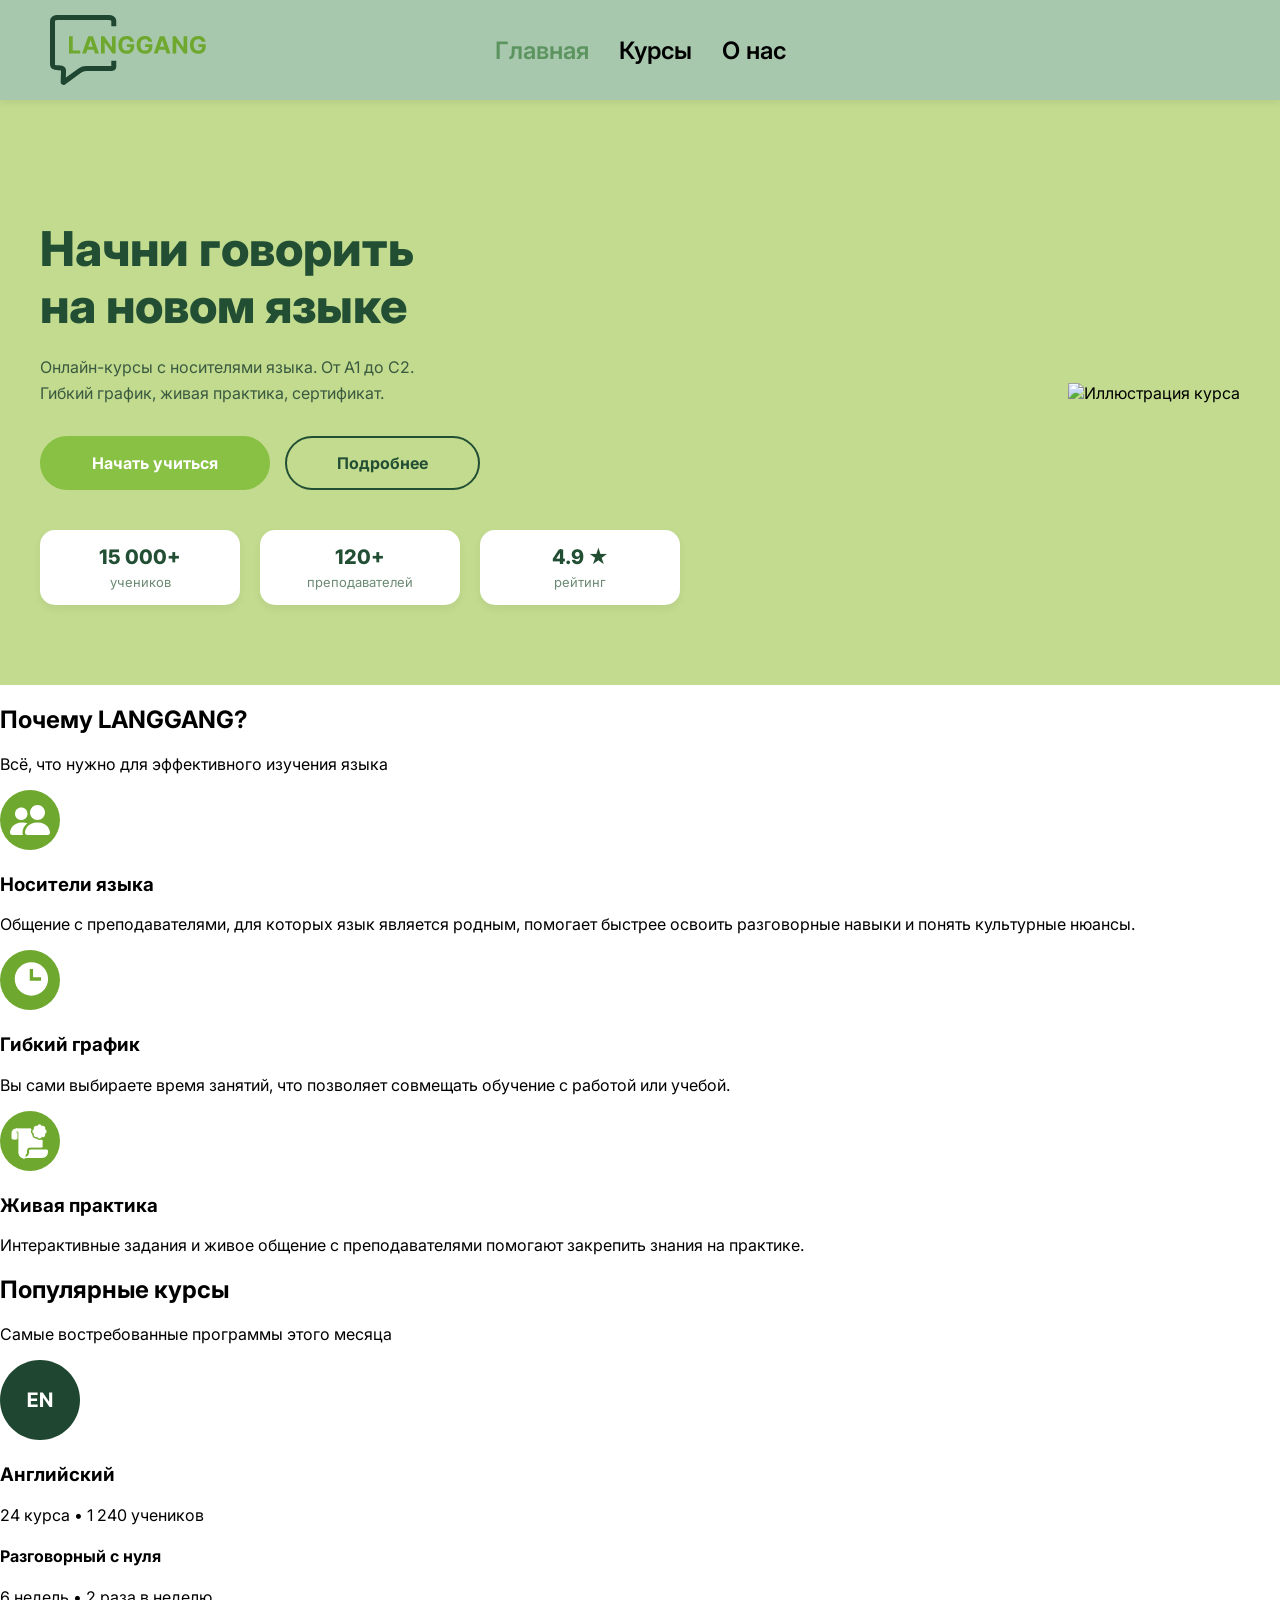
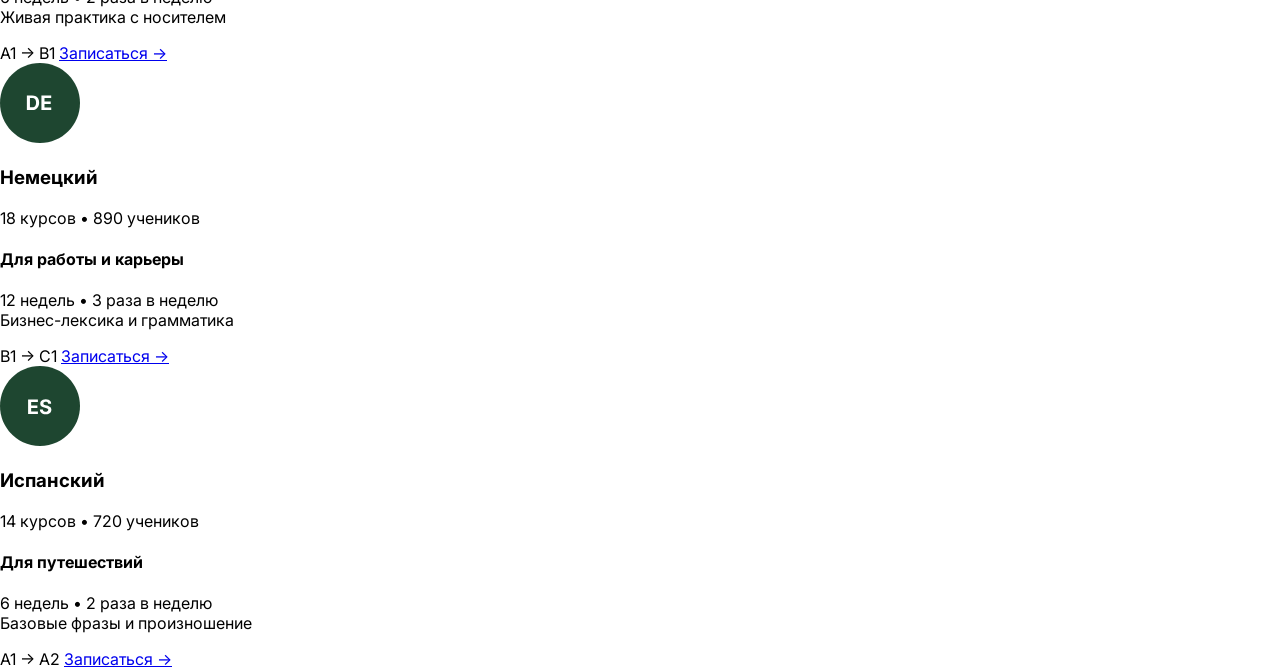
==== index.html @ 19b98465 "Реализован html второго блока стр. Главная" ====
<!DOCTYPE html>
<html lang="en">

<head>
    <meta charset="UTF-8">
    <meta name="viewport" content="width=device-width, initial-scale=1.0">
    <link rel="preconnect" href="https://fonts.googleapis.com">
    <link rel="preconnect" href="https://fonts.gstatic.com" crossorigin>
    <link
        href="https://fonts.googleapis.com/css2?family=Inter:ital,opsz,wght@0,14..32,100..900;1,14..32,100..900&display=swap"
        rel="stylesheet">
    <title>Главная</title>
    <link rel="stylesheet" href="css/style.css">
</head>

<body>
    <header>
        <div class="logo">
            <span class="logo-icon"></span>
            <img src="img/logo.svg" alt="Логотип">
        </div>
        <nav>
            <ul>
                <li><a href="index.html" class="active">Главная</a></li>
                <li><a href="2.html">Курсы</a></li>
                <li><a href="3.html">О нас</a></li>
            </ul>
        </nav>
    </header>

    <main>
        <section class="banner">
            <div class="container">
                <div class="banner-content">
                    <h1>Начни говорить<br>на новом языке</h1>
                    <p>Онлайн-курсы с носителями языка. От A1 до C2.<br>Гибкий график, живая практика, сертификат.</p>

                    <div class="banner-buttons">
                        <a href="2.html" class="btn1">Начать учиться</a>
                        <a href="3.html" class="btn2">Подробнее</a>
                    </div>

                    <div class="banner-stats">
                        <div class="stat-box">
                            <span class="number">15 000+</span>
                            <span class="label">учеников</span>
                        </div>
                        <div class="stat-box">
                            <span class="number">120+</span>
                            <span class="label">преподавателей</span>
                        </div>
                        <div class="stat-box">
                            <span class="number">4.9 ★</span>
                            <span class="label">рейтинг</span>
                        </div>
                    </div>
                </div>

                <div class="banner-image">
                    <img src="img/banner-image.png" alt="Иллюстрация курса">
                </div>
            </div>
        </section>



        <section class="advantages">
            <div class="title">
                <h2>Почему LANGGANG?</h2>
                <p>Всё, что нужно для эффективного изучения языка</p>
            </div>
            <div class="advantages-container">
                <div class="advantage">
                    <img src="img/language.svg" alt="Преимущестов 1">
                    <h3>Носители языка</h3>
                    <p>Общение с преподавателями, для которых язык является родным, помогает быстрее освоить разговорные
                        навыки и понять культурные нюансы.</p>
                </div>
                <div class="advantage">
                    <img src="img/time.svg" alt="Преимущество 2">
                    <h3>Гибкий график</h3>
                    <p>Вы сами выбираете время занятий, что позволяет совмещать обучение с работой или учебой.</p>
                </div>
                <div class="advantage">
                    <img src="img/sertificate.svg" alt="Преимущество 3">
                    <h3>Живая практика</h3>
                    <p>Интерактивные задания и живое общение с преподавателями помогают закрепить знания на практике.
                    </p>
                </div>

                <div class="container2">
                    <div class="title2">
                        <h2>Популярные курсы</h2>
                        <p>Самые востребованные программы этого месяца</p>
                    </div>

                    <div class="courses-container">

                        <div class="course">
                            <div class="course-header">
                                <img src="img/english.svg" alt="Английский" class="course-icon">
                                <div class="course-title">
                                    <h3>Английский</h3>
                                    <span>24 курса • 1 240 учеников</span>
                                </div>
                            </div>
                            <div class="course-body">
                                <div class="course-desc">
                                    <h4>Разговорный с нуля</h4>
                                    <p>6 недель • 2 раза в неделю<br>Живая практика с носителем</p>
                                </div>
                                <div class="course-footer">
                                    <span class="level-badge">A1 → B1</span>
                                    <a href="#" class="enroll-link">Записаться &rarr;</a>
                                </div>
                            </div>
                        </div>
                        <div class="course">
                            <div class="course-header">
                                <img src="img/de.svg" alt="Немецкий" class="course-icon">
                                <div class="course-title">
                                    <h3>Немецкий</h3>
                                    <span>18 курсов • 890 учеников</span>
                                </div>
                            </div>
                            
                            <div class="course-body">
                                <div class="course-desc">
                                    <h4>Для работы и карьеры</h4>
                                    <p>12 недель • 3 раза в неделю<br>Бизнес-лексика и грамматика</p>
                                </div>
                                <div class="course-footer">
                                    <span class="level-badge">B1 → C1</span>
                                    <a href="#" class="enroll-link">Записаться &rarr;</a>
                                </div>
                            </div>
                        </div>

                        <div class="course">
                            <div class="course-header">
                                <img src="img/es.svg" alt="Испанский" class="course-icon">
                                <div class="course-title">
                                    <h3>Испанский</h3>
                                    <span>14 курсов • 720 учеников</span>
                                </div>
                            </div>
                            <div class="course-body">
                                <div class="course-desc">
                                    <h4>Для путешествий</h4>
                                    <p>6 недель • 2 раза в неделю<br>Базовые фразы и произношение</p>
                                </div>
                                <div class="course-footer">
                                    <span class="level-badge">A1 → A2</span>
                                    <a href="#" class="enroll-link">Записаться &rarr;</a>
                                </div>
                            </div>
                        </div>

                    </div>
                </div>
        </section>

    </main>

    <footer>
        <nav></nav>
    </footer>
</body>

</html>
---- css/style.css ----
body {
  font-family: Inter, sans-serif;
  background-color: #ffffff;
  margin: 0;
}

header{
  background-color: #A8C8AE;
  box-shadow: 0 4px 6px rgba(0, 0, 0, 0.05);
  display: flex;
  align-items: center;
  position: relative;
  width: 100%;
  height: 100px;
  padding: 0 40px;
  box-sizing: border-box;
}

.logo{
  display: flex;
  align-items: center;
  gap: 10px;
}

.logo>img {
  height: 70px;
  width: auto;
  display: block;
}

.logo-icon {
  font-size: 1.5rem;
  line-height: 1;
}

nav{
  position: absolute;
  left: 50%;
  transform: translateX(-50%);
}

nav>ul{
  display: flex;
  list-style: none;
  gap: 30px;
  margin: 0;
  padding: 0;
}

nav>ul>li> a {
  text-decoration: none;
  color: #000000;
  font-size: 24px;
  font-weight: 600;
  transition: all 0.3s ease;
  padding-bottom: 4px;
}

nav > ul > li > a:hover,
nav > ul > li > a.active {
  color: #5C9460;
}

.banner{
  background-color: #C2DB8E;
  padding: 80px 0;
}

.banner > .container {
  max-width: 1200px;
  margin: 0 auto;
  padding: 0 20px;
  display: flex;
  align-items: center;
  justify-content: space-between;
  gap: 40px;
}

.banner-content{
  max-width: 550px;
}

.banner-content>h1{
  font-size: 48px;
  font-weight: 800;
  color: #224F34;
  line-height: 1.2;
  margin-bottom: 20px;
}

.banner-content>p{
  font-size: 16px;
  color: #3A5A40;
  line-height: 1.6;
  margin-bottom: 30px;
}

.banner-buttons {
  display: flex;
  gap: 15px;
  margin-bottom: 40px;
}

.btn1,
.btn2 {
  padding: 15px 50px;
  border-radius: 30px;
  font-size: 16px;
  font-weight: bold;
  text-decoration: none;
  transition: all 0.3s ease;
  display: inline-block;
  text-align: center;
}

.btn1{
  background-color: #88C144;
  color: #FFFFFF;
  border: 2px solid #88C144;
}

.btn1:hover{
  background-color: #76A93A;
  border-color: #76A93A;
}

.btn2{
  background-color: transparent;
  color: #224F34;
  border: 2px solid #224F34;
}

.btn2:hover{
  background-color: #224F34;
  color: #FFFFFF;
}

.banner-stats{
  display: flex;
  gap: 20px;
}

.stat-box{
  background-color: #FFFFFF;
  padding: 15px 25px;
  border-radius: 15px;
  display: flex;
  flex-direction: column;
  align-items: center;
  box-shadow: 0 4px 10px rgba(0, 0, 0, 0.05);
  min-width: 150px;
}

.number{
  font-size: 20px;
  font-weight: 800;
  color: #224F34;
  margin-bottom: 5px;
}

.label{
  font-size: 13px;
  color: #6B8A73;
}

.banner-image{
  display: flex;
  justify-content: flex-end;
}

.banner-image>img {
  max-width: 100%;
  height: auto;
}
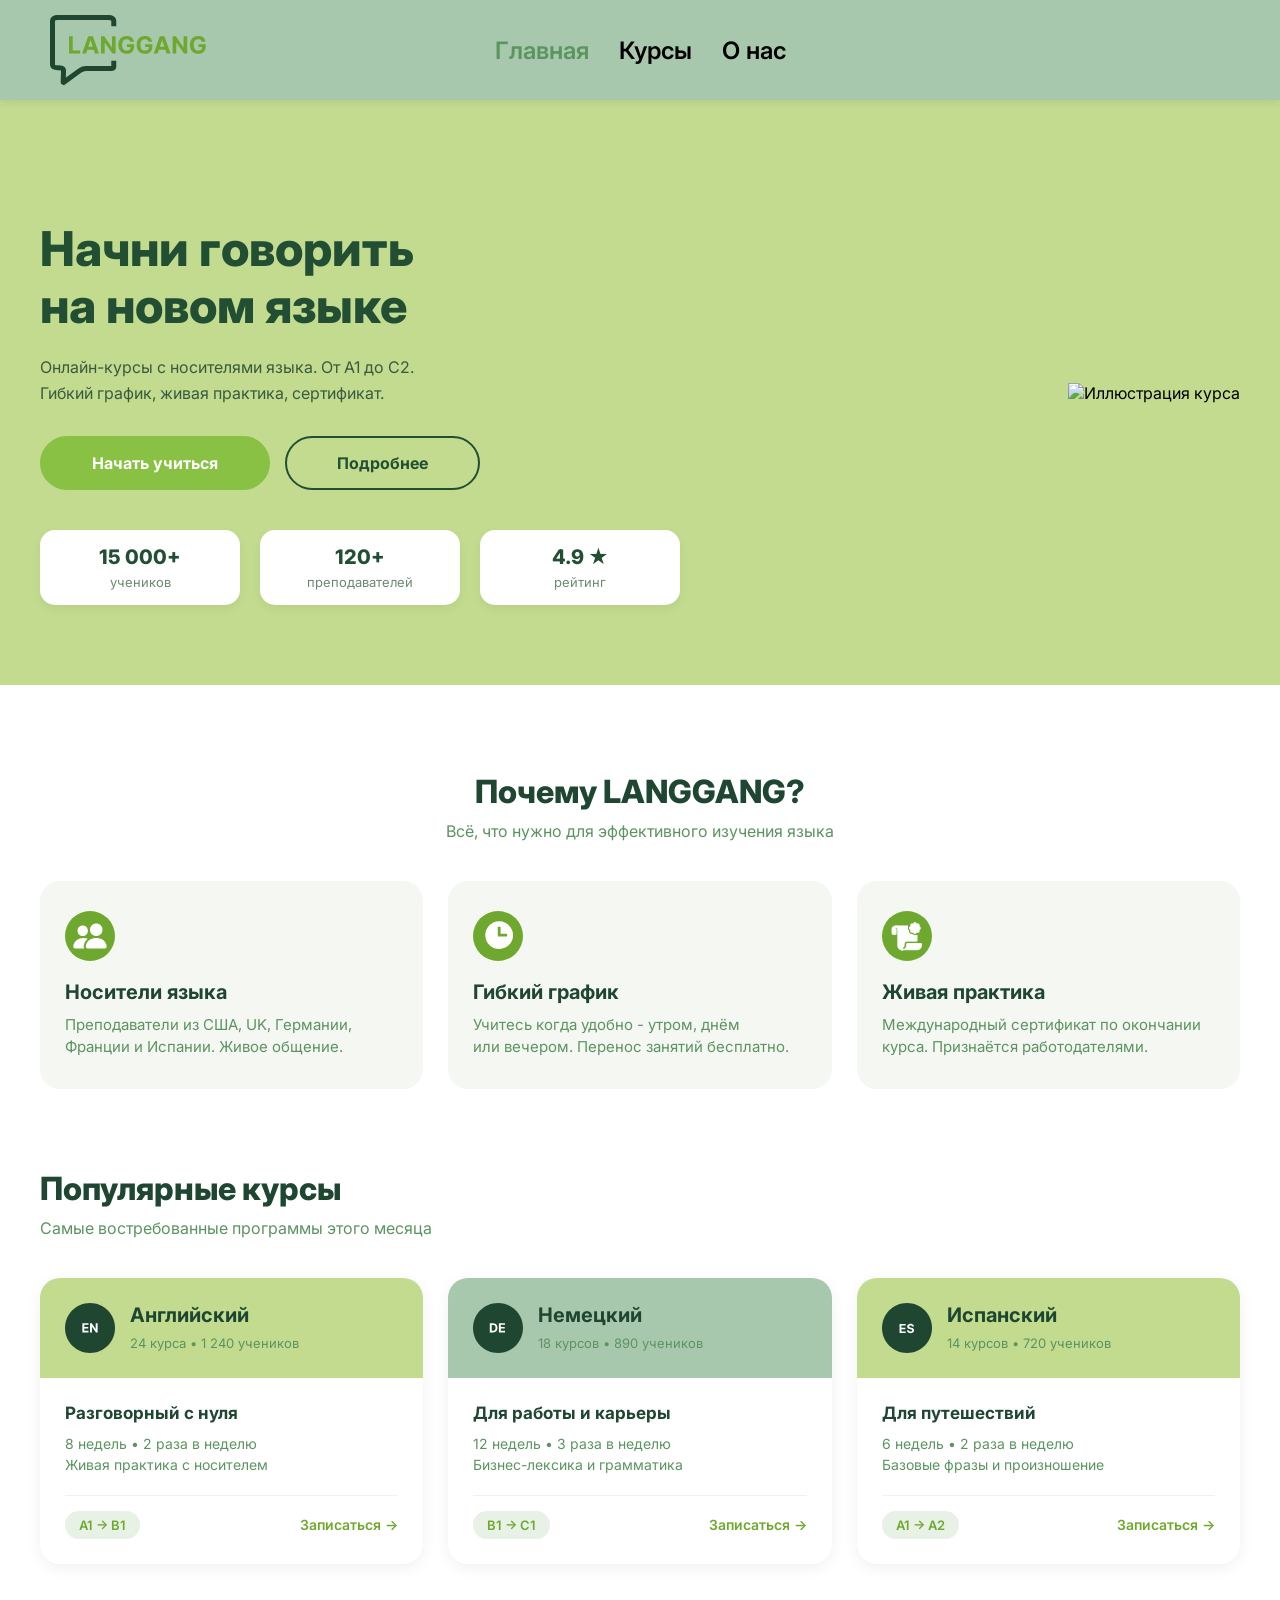
==== commit 07336ae2: "Полностью готов второй блок страницы Главная" ====
--- a/index.html
+++ b/index.html
@@ -65,101 +65,110 @@
 
 
         <section class="advantages">
+
             <div class="title">
                 <h2>Почему LANGGANG?</h2>
                 <p>Всё, что нужно для эффективного изучения языка</p>
             </div>
+
             <div class="advantages-container">
+
                 <div class="advantage">
-                    <img src="img/language.svg" alt="Преимущестов 1">
+                    <img src="img/language.svg" alt="Преимущество 1">
                     <h3>Носители языка</h3>
-                    <p>Общение с преподавателями, для которых язык является родным, помогает быстрее освоить разговорные
-                        навыки и понять культурные нюансы.</p>
+                    <p>Преподаватели из США, UK, Германии, <br> Франции и Испании. Живое общение.</p>
                 </div>
+
                 <div class="advantage">
                     <img src="img/time.svg" alt="Преимущество 2">
                     <h3>Гибкий график</h3>
-                    <p>Вы сами выбираете время занятий, что позволяет совмещать обучение с работой или учебой.</p>
+                    <p>Учитесь когда удобно - утром, днём <br> или вечером. Перенос занятий бесплатно.</p>
                 </div>
+
                 <div class="advantage">
                     <img src="img/sertificate.svg" alt="Преимущество 3">
                     <h3>Живая практика</h3>
-                    <p>Интерактивные задания и живое общение с преподавателями помогают закрепить знания на практике.
-                    </p>
+                    <p>Международный сертификат по окончании<br>курса. Признаётся работодателями.</p>
                 </div>
 
-                <div class="container2">
-                    <div class="title2">
-                        <h2>Популярные курсы</h2>
-                        <p>Самые востребованные программы этого месяца</p>
+            </div>
+
+            <div class="container2">
+
+                <div class="title2">
+                    <h2>Популярные курсы</h2>
+                    <p>Самые востребованные программы этого месяца</p>
+                </div>
+
+                <div class="courses-container">
+
+                    <div class="course">
+                        <div class="course-header">
+                            <img src="img/english.svg" alt="Английский" class="course-icon">
+                            <div class="course-title">
+                                <h3>Английский</h3>
+                                <span>24 курса • 1 240 учеников</span>
+                            </div>
+                        </div>
+                        <div class="course-body">
+                            <div class="course-desc">
+                                <h4>Разговорный с нуля</h4>
+                                <p>8 недель • 2 раза в неделю<br>Живая практика с носителем</p>
+                            </div>
+                            <div class="course-footer">
+                                <span class="level">A1 → B1</span>
+                                <a href="#" class="link">Записаться &rarr;</a>
+                            </div>
+                        </div>
                     </div>
 
-                    <div class="courses-container">
-
-                        <div class="course">
-                            <div class="course-header">
-                                <img src="img/english.svg" alt="Английский" class="course-icon">
-                                <div class="course-title">
-                                    <h3>Английский</h3>
-                                    <span>24 курса • 1 240 учеников</span>
-                                </div>
-                            </div>
-                            <div class="course-body">
-                                <div class="course-desc">
-                                    <h4>Разговорный с нуля</h4>
-                                    <p>6 недель • 2 раза в неделю<br>Живая практика с носителем</p>
-                                </div>
-                                <div class="course-footer">
-                                    <span class="level-badge">A1 → B1</span>
-                                    <a href="#" class="enroll-link">Записаться &rarr;</a>
-                                </div>
+                    <div class="course">
+                        <div class = "de">
+                        <div class="course-header">
+                            <img src="img/de.svg" alt="Немецкий" class="course-icon">
+                            <div class="course-title">
+                                <h3>Немецкий</h3>
+                                <span>18 курсов • 890 учеников</span>
                             </div>
                         </div>
-                        <div class="course">
-                            <div class="course-header">
-                                <img src="img/de.svg" alt="Немецкий" class="course-icon">
-                                <div class="course-title">
-                                    <h3>Немецкий</h3>
-                                    <span>18 курсов • 890 учеников</span>
-                                </div>
+                        </div>
+                        <div class="course-body">
+                            <div class="course-desc">
+                                <h4>Для работы и карьеры</h4>
+                                <p>12 недель • 3 раза в неделю<br>Бизнес-лексика и грамматика</p>
                             </div>
-                            
-                            <div class="course-body">
-                                <div class="course-desc">
-                                    <h4>Для работы и карьеры</h4>
-                                    <p>12 недель • 3 раза в неделю<br>Бизнес-лексика и грамматика</p>
-                                </div>
-                                <div class="course-footer">
-                                    <span class="level-badge">B1 → C1</span>
-                                    <a href="#" class="enroll-link">Записаться &rarr;</a>
-                                </div>
+                            <div class="course-footer">
+                                <span class="level">B1 → C1</span>
+                                <a href="#" class="link">Записаться &rarr;</a>
                             </div>
                         </div>
+                    </div>
 
-                        <div class="course">
-                            <div class="course-header">
-                                <img src="img/es.svg" alt="Испанский" class="course-icon">
-                                <div class="course-title">
-                                    <h3>Испанский</h3>
-                                    <span>14 курсов • 720 учеников</span>
-                                </div>
-                            </div>
-                            <div class="course-body">
-                                <div class="course-desc">
-                                    <h4>Для путешествий</h4>
-                                    <p>6 недель • 2 раза в неделю<br>Базовые фразы и произношение</p>
-                                </div>
-                                <div class="course-footer">
-                                    <span class="level-badge">A1 → A2</span>
-                                    <a href="#" class="enroll-link">Записаться &rarr;</a>
-                                </div>
+                    <div class="course">
+                        <div class="course-header">
+                            <img src="img/es.svg" alt="Испанский" class="course-icon">
+                            <div class="course-title">
+                                <h3>Испанский</h3>
+                                <span>14 курсов • 720 учеников</span>
                             </div>
                         </div>
+                        <div class="course-body">
+                            <div class="course-desc">
+                                <h4>Для путешествий</h4>
+                                <p>6 недель • 2 раза в неделю<br>Базовые фразы и произношение</p>
+                            </div>
+                            <div class="course-footer">
+                                <span class="level">A1 → A2</span>
+                                <a href="#" class="link">Записаться &rarr;</a>
+                            </div>
+                        </div>
+                    </div>
 
-                    </div>
                 </div>
+
+            </div>
+
         </section>
-
     </main>
 
     <footer>
--- a/css/style.css
+++ b/css/style.css
@@ -4,7 +4,7 @@
   margin: 0;
 }
 
-header{
+header {
   background-color: #A8C8AE;
   box-shadow: 0 4px 6px rgba(0, 0, 0, 0.05);
   display: flex;
@@ -16,7 +16,7 @@
   box-sizing: border-box;
 }
 
-.logo{
+.logo {
   display: flex;
   align-items: center;
   gap: 10px;
@@ -33,13 +33,13 @@
   line-height: 1;
 }
 
-nav{
+nav {
   position: absolute;
   left: 50%;
   transform: translateX(-50%);
 }
 
-nav>ul{
+nav>ul {
   display: flex;
   list-style: none;
   gap: 30px;
@@ -47,7 +47,7 @@
   padding: 0;
 }
 
-nav>ul>li> a {
+nav>ul>li>a {
   text-decoration: none;
   color: #000000;
   font-size: 24px;
@@ -56,17 +56,17 @@
   padding-bottom: 4px;
 }
 
-nav > ul > li > a:hover,
-nav > ul > li > a.active {
-  color: #5C9460;
-}
-
-.banner{
+nav>ul>li>a:hover,
+nav>ul>li>a.active {
+  color: #5C9460;
+}
+
+.banner {
   background-color: #C2DB8E;
   padding: 80px 0;
 }
 
-.banner > .container {
+.banner>.container {
   max-width: 1200px;
   margin: 0 auto;
   padding: 0 20px;
@@ -76,11 +76,11 @@
   gap: 40px;
 }
 
-.banner-content{
+.banner-content {
   max-width: 550px;
 }
 
-.banner-content>h1{
+.banner-content>h1 {
   font-size: 48px;
   font-weight: 800;
   color: #224F34;
@@ -88,7 +88,7 @@
   margin-bottom: 20px;
 }
 
-.banner-content>p{
+.banner-content>p {
   font-size: 16px;
   color: #3A5A40;
   line-height: 1.6;
@@ -113,34 +113,34 @@
   text-align: center;
 }
 
-.btn1{
+.btn1 {
   background-color: #88C144;
   color: #FFFFFF;
   border: 2px solid #88C144;
 }
 
-.btn1:hover{
+.btn1:hover {
   background-color: #76A93A;
   border-color: #76A93A;
 }
 
-.btn2{
+.btn2 {
   background-color: transparent;
   color: #224F34;
   border: 2px solid #224F34;
 }
 
-.btn2:hover{
+.btn2:hover {
   background-color: #224F34;
   color: #FFFFFF;
 }
 
-.banner-stats{
+.banner-stats {
   display: flex;
   gap: 20px;
 }
 
-.stat-box{
+.stat-box {
   background-color: #FFFFFF;
   padding: 15px 25px;
   border-radius: 15px;
@@ -151,19 +151,19 @@
   min-width: 150px;
 }
 
-.number{
+.number {
   font-size: 20px;
   font-weight: 800;
   color: #224F34;
   margin-bottom: 5px;
 }
 
-.label{
+.label {
   font-size: 13px;
   color: #6B8A73;
 }
 
-.banner-image{
+.banner-image {
   display: flex;
   justify-content: flex-end;
 }
@@ -171,4 +171,179 @@
 .banner-image>img {
   max-width: 100%;
   height: auto;
+}
+
+.advantages {
+  max-width: 1200px;
+  margin: 0 auto;
+  padding: 60px 20px;
+}
+
+.title {
+  text-align: center;
+  margin-bottom: 40px;
+}
+.title2{
+  text-align: left;
+  margin-bottom: 40px;
+}
+
+.title>h2, .title2>h2 {
+  font-size: 32px;
+  font-weight: 800;
+  color: #1E4630;
+  margin-bottom: 10px;
+}
+
+.title>p, .title2>p {
+  font-size: 16px;
+  color: #5C9460;
+  margin: 0;
+}
+
+.advantages-container {
+  display: grid;
+  grid-template-columns: repeat(3, 1fr);
+  gap: 25px;
+  margin-bottom: 80px;
+}
+
+.advantage{
+  background-color: #F5F7F3;
+  border-radius: 20px;
+  padding: 30px 25px;
+  transition: all 0.3s ease;
+}
+
+.advantage:hover {
+  background-color: #E8F1E5;
+  transform: translateY(-5px);
+}
+
+.advantage>img {
+  height: 50px;
+  width: auto;
+  margin-bottom: 15px;
+}
+
+.advantage>h3 {
+  font-size: 20px;
+  font-weight: 700;
+  color: #1E4630;
+  margin: 0 0 10px 0;
+}
+
+.advantage p {
+  font-size: 15px;
+  color: #5C9460;
+  line-height: 1.5;
+  margin: 0;
+}
+
+
+.courses-container {
+  display: grid;
+  grid-template-columns: repeat(3, 1fr);
+  gap: 25px;
+}
+
+.course {
+  border-radius: 20px;
+  overflow: hidden;
+  background-color: #FFFFFF;
+  box-shadow: 0 4px 15px rgba(0, 0, 0, 0.06);
+  transition: all 0.3s ease;
+  display: flex;
+  flex-direction: column;
+}
+
+.course:hover {
+  transform: translateY(-5px);
+  box-shadow: 0 8px 25px rgba(0, 0, 0, 0.1);
+}
+
+
+.course-header {
+  display: flex;
+  align-items: center;
+  gap: 15px;
+  padding: 25px;
+  background-color: #C2DB8E; 
+}
+.de> .course-header {
+  background-color: #A8C8AE;
+}
+
+.course-icon {
+  width: 50px;
+  height: 50px;
+  object-fit: contain;
+}
+
+.course-title>h3 {
+  font-size: 20px;
+  font-weight: 700;
+  color: #1E4630;
+  margin: 0 0 5px 0;
+}
+
+.course-title>span {
+  font-size: 13px;
+  color: #5C9460;
+}
+
+
+.course-body {
+  padding: 25px;
+  display: flex;
+  flex-direction: column;
+  flex-grow: 1;
+}
+
+.course-desc {
+  flex-grow: 1;
+}
+
+.course-desc>h4 {
+  font-size: 17px;
+  font-weight: 700;
+  color: #1E4630;
+  margin: 0 0 10px 0;
+}
+
+.course-desc>p {
+  font-size: 14px;
+  color: #5C9460;
+  line-height: 1.5;
+  margin: 0 0 20px 0;
+}
+
+
+.course-footer {
+  display: flex;
+  align-items: center;
+  justify-content: space-between;
+  padding-top: 15px;
+  border-top: 1px solid #EEF3EC;
+}
+
+.level {
+  background-color: #E8F1E5;
+  color: #6FA82E;
+  font-size: 13px;
+  font-weight: 600;
+  padding: 6px 14px;
+  border-radius: 20px;
+}
+
+.link {
+  color: #6FA82E;
+  font-size: 14px;
+  font-weight: 600;
+  text-decoration: none;
+  transition: color 0.3s ease;
+}
+
+.link:hover {
+  color: #224F34;
 }
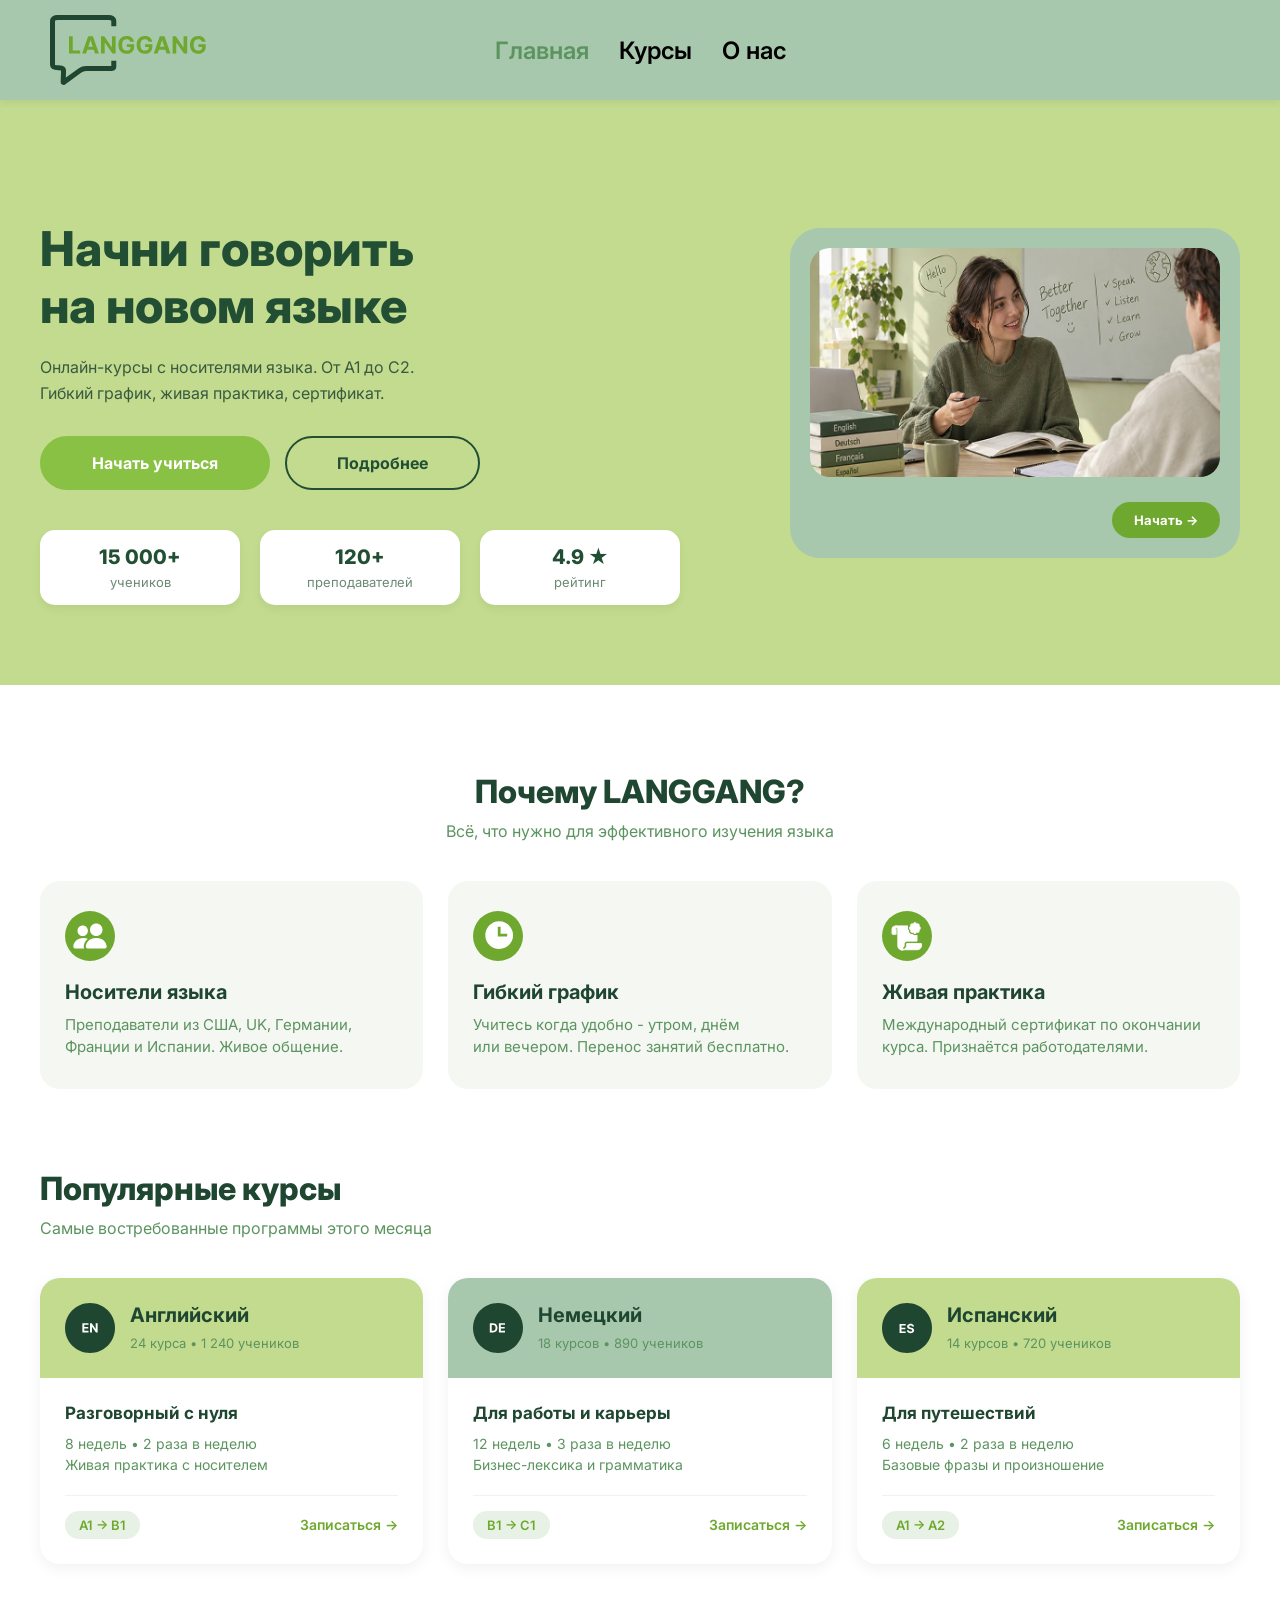
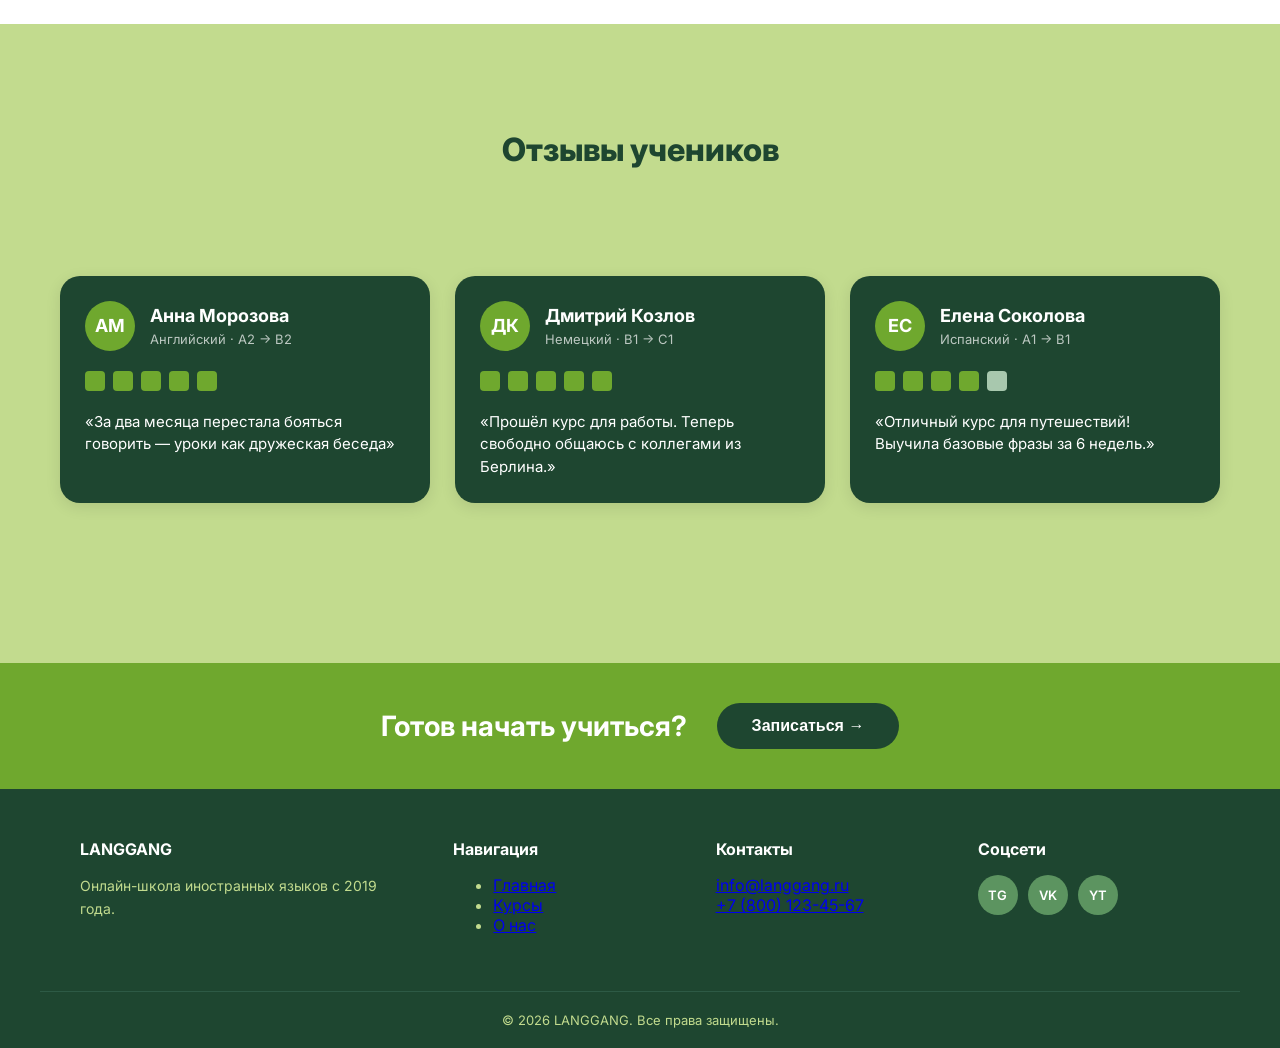
==== commit 03696073: "Полностью готова страница Главная" ====
--- a/index.html
+++ b/index.html
@@ -57,12 +57,11 @@
                 </div>
 
                 <div class="banner-image">
-                    <img src="img/banner-image.png" alt="Иллюстрация курса">
+                    <img src="img/1.png" alt="Иллюстрация курса">
+                    <a href="2.html" class="btn-small">Начать &rarr;</a>
                 </div>
             </div>
         </section>
-
-
 
         <section class="advantages">
 
@@ -169,10 +168,118 @@
             </div>
 
         </section>
+
+
+        <section class="reviews">
+    <div class="container">
+        <h2>Отзывы учеников</h2>
+        
+        <div class="reviews">
+            <div class="review-card">
+                <div class="review-header">
+                    <div class="avatar">АМ</div>
+                    <div class="reviewer-info">
+                        <h3>Анна Морозова</h3>
+                        <p>Английский · A2 → B2</p>
+                    </div>
+                </div>
+                <div class="rating">
+                    <span class="square"></span>
+                    <span class="square"></span>
+                    <span class="square"></span>
+                    <span class="square"></span>
+                    <span class="square"></span>
+                </div>
+                <p class="text">«За два месяца перестала бояться говорить — уроки как дружеская беседа»</p>
+            </div>
+
+            <div class="review-card">
+                <div class="review-header">
+                    <div class="avatar">ДК</div>
+                    <div class="reviewer-info">
+                        <h3>Дмитрий Козлов</h3>
+                        <p>Немецкий · B1 → C1</p>
+                    </div>
+                </div>
+                <div class="rating">
+                    <span class="square"></span>
+                    <span class="square"></span>
+                    <span class="square"></span>
+                    <span class="square"></span>
+                    <span class="square"></span>
+                </div>
+                <p class="text">«Прошёл курс для работы. Теперь свободно общаюсь с коллегами из Берлина.»</p>
+            </div>
+
+            <div class="review-card">
+                <div class="review-header">
+                    <div class="avatar">ЕС</div>
+                    <div class="reviewer-info">
+                        <h3>Елена Соколова</h3>
+                        <p>Испанский · A1 → B1</p>
+                    </div>
+                </div>
+                <div class="rating">
+                    <span class="square"></span>
+                    <span class="square"></span>
+                    <span class="square"></span>
+                    <span class="square"></span>
+                    <span class=" square square-last"></span> 
+                </div>
+                <p class="text">«Отличный курс для путешествий! Выучила базовые фразы за 6 недель.»</p>
+            </div>
+        </div>
+    </div>
+</section>
+
+<section class = "container-record">
+    <div class = "text2">
+        <h2>Готов начать учиться?</h2>
+        <button class ="btn-record">Записаться →</button>
+    </div>
+
+</section>
     </main>
 
     <footer>
-        <nav></nav>
+        <div class="footer-container">
+        <div class="footer-colum footer-info">
+            <h3 class="footer-logo">LANGGANG</h3>
+            <p>Онлайн-школа иностранных языков с 2019 года.</p>
+        </div>
+
+        <div class="footer-colum">
+            <h3>Навигация</h3>
+            <nav>
+            <ul>
+                <li><a href="index.html">Главная</a></li>
+                <li><a href="2.html">Курсы</a></li>
+                <li><a href="3.html">О нас</a></li>
+            </ul>
+            </nav>
+        </div>
+
+        <div class="footer-colum">
+            <h3>Контакты</h3>
+            <ul class="footer-contacts">
+                <li><a href="mailto:info@langgang.ru">info@langgang.ru</a></li>
+                <li><a href="tel:+78001234567">+7 (800) 123-45-67</a></li>
+            </ul>
+        </div>
+
+        <div class="footer-colum">
+            <h3>Соцсети</h3>
+            <div class="social-icons">
+                <a href="#" class="social-icon">TG</a>
+                <a href="#" class="social-icon">VK</a>
+                <a href="#" class="social-icon">YT</a>
+            </div>
+        </div>
+    </div>
+
+    <div class="footer-bottom">
+        <p>© 2026 LANGGANG. Все права защищены.</p>
+    </div>
     </footer>
 </body>
 
--- a/css/style.css
+++ b/css/style.css
@@ -4,7 +4,7 @@
   margin: 0;
 }
 
-header {
+header{
   background-color: #A8C8AE;
   box-shadow: 0 4px 6px rgba(0, 0, 0, 0.05);
   display: flex;
@@ -16,7 +16,7 @@
   box-sizing: border-box;
 }
 
-.logo {
+.logo{
   display: flex;
   align-items: center;
   gap: 10px;
@@ -28,18 +28,18 @@
   display: block;
 }
 
-.logo-icon {
+.logo-icon{
   font-size: 1.5rem;
   line-height: 1;
 }
 
-nav {
+header nav {
   position: absolute;
   left: 50%;
   transform: translateX(-50%);
 }
 
-nav>ul {
+header nav>ul{
   display: flex;
   list-style: none;
   gap: 30px;
@@ -47,7 +47,7 @@
   padding: 0;
 }
 
-nav>ul>li>a {
+header nav>ul>li>a {
   text-decoration: none;
   color: #000000;
   font-size: 24px;
@@ -56,8 +56,8 @@
   padding-bottom: 4px;
 }
 
-nav>ul>li>a:hover,
-nav>ul>li>a.active {
+header nav>ul>li>a:hover,
+header nav>ul>li>a.active {
   color: #5C9460;
 }
 
@@ -76,7 +76,7 @@
   gap: 40px;
 }
 
-.banner-content {
+.banner-content{
   max-width: 550px;
 }
 
@@ -151,29 +151,55 @@
   min-width: 150px;
 }
 
-.number {
+.number{
   font-size: 20px;
   font-weight: 800;
   color: #224F34;
   margin-bottom: 5px;
 }
 
-.label {
+.label{
   font-size: 13px;
   color: #6B8A73;
 }
 
+
 .banner-image {
-  display: flex;
-  justify-content: flex-end;
+  background-color: #A8C8AE;
+  border-radius: 30px;
+  padding: 20px;
+  width: 450px;
+  max-width: 100%;
+  box-sizing: border-box;
+  display: flex;
+  flex-direction: column;
+  align-items: flex-end;
+  gap: 25px;
 }
 
 .banner-image>img {
-  max-width: 100%;
+  width: 100%;
   height: auto;
-}
-
-.advantages {
+  display: block;
+  border-radius: 20px;
+}
+
+.btn-small{
+  background-color: #6FA82E;
+  color: #FFFFFF;
+  padding: 10px 22px;
+  border-radius: 30px;
+  font-size: 13px;
+  font-weight: 700;
+  text-decoration: none;
+  transition: background-color 0.3s ease;
+}
+
+.btn-small:hover {
+  background-color: #5C9460;
+}
+
+.advantages{
   max-width: 1200px;
   margin: 0 auto;
   padding: 60px 20px;
@@ -201,7 +227,7 @@
   margin: 0;
 }
 
-.advantages-container {
+.advantages-container{
   display: grid;
   grid-template-columns: repeat(3, 1fr);
   gap: 25px;
@@ -346,4 +372,245 @@
 
 .link:hover {
   color: #224F34;
+}
+
+
+.reviews {
+    background-color: #C2DB8E;
+    padding: 80px 20px;
+}
+
+.reviews .container {
+    max-width: 1200px;
+    margin: 0 auto;
+}
+
+.container>h2 {
+    color: #1E4630;
+    font-size: 32px;
+    font-weight: 800;
+    text-align: center;
+}
+
+.reviews {
+    display: flex;
+    justify-content: space-between;
+    gap: 25px;
+    flex-wrap: wrap;
+}
+
+.review-card {
+    background-color: #1E4630;
+    border-radius: 20px;
+    padding: 25px;
+    color: #FFFFFF;
+    flex: 1; 
+    min-width: 300px; 
+    display: flex;
+    flex-direction: column;
+    gap: 20px;
+    box-shadow: 0 4px 15px rgba(0, 0, 0, 0.1);
+}
+
+.review-header {
+    display: flex;
+    align-items: center;
+    gap: 15px;
+}
+
+.avatar{
+    background-color: #6FA82E;
+    color: #FFFFFF;
+    width: 50px;
+    height: 50px;
+    border-radius: 50%;
+    display: flex;
+    align-items: center;
+    justify-content: center;
+    font-size: 18px;
+    font-weight: 700;
+    flex-shrink: 0;
+}
+
+.reviewer-info > h3 {
+    margin: 0 0 5px 0;
+    font-size: 18px;
+    font-weight: 700;
+}
+
+.reviewer-info>p {
+    margin: 0;
+    font-size: 13px;
+    color: rgba(255, 255, 255, 0.7);
+}
+
+.rating {
+    display: flex;
+    gap: 8px;
+}
+
+.square{
+    width: 20px;
+    height: 20px;
+    background-color: #6FA82E;
+    border-radius: 4px;
+}
+
+
+.square-last{
+    background-color: #A8C8AE;
+}
+
+
+.text{
+    font-size: 15px;
+    line-height: 1.5;
+    margin: 0;
+    color: #FFFFFF;
+}
+
+
+.container-record {
+    background-color: #6FA82E; 
+    padding: 40px 20px;
+    display: flex;
+    justify-content: center; 
+}
+
+
+.text2{
+    display: flex;
+    align-items: center;
+    justify-content: center;
+    gap: 30px; 
+    width: 100%;
+}
+
+
+.text2>h2 {
+    color: #FFFFFF;
+    font-size: 28px;
+    font-weight: 700;
+    margin: 0; 
+    line-height: 1.2;
+}
+
+.btn-record{
+    background-color: #1E4630;
+    color: #FFFFFF;
+    border: none;
+    border-radius: 30px;
+    padding: 14px 35px;
+    font-size: 16px;
+    font-weight: 600;
+    cursor: pointer;
+    transition: background-color 0.3s ease, transform 0.2s ease;
+    white-space: nowrap; 
+}
+
+
+.btn-record:hover {
+    background-color: #143020; 
+    transform: translateY(-2px); 
+}
+
+
+footer{
+  background-color: #1E4630;
+  color: #C2DB8E;
+  padding: 50px 0 20px;
+  box-sizing: border-box;
+}
+
+.footer-container {
+  max-width: 1200px;
+  margin: 0 auto;
+  padding: 0 40px;
+  display: flex;
+  gap: 40px;
+  box-sizing: border-box;
+}
+
+.footer-colum{
+  flex: 1;
+  text-align: left;
+}
+
+.footer-info {
+  flex: 1.5;
+}
+
+.footer-colum >h3 {
+  color: #FFFFFF;
+  font-size: 16px;
+  font-weight: 700;
+  margin: 0 0 16px 0;
+}
+
+.footer-info >p {
+  color: #C2DB8E;
+  font-size: 14px;
+  line-height: 1.6;
+  margin: 0;
+}
+
+.footer-colum>ul {
+  list-style: none;
+  padding: 0;
+  margin: 0;
+}
+
+.footer-colum>li {
+  margin-bottom: 10px;
+}
+
+.footer-colum >li>a {
+  color: #C2DB8E;
+  text-decoration: none;
+  font-size: 14px;
+  transition: color 0.3s;
+}
+
+.footer-colum >li>a:hover {
+  color: #FFFFFF;
+}
+
+.social-icons {
+  display: flex;
+  gap: 10px;
+}
+
+.social-icon {
+  display: flex;
+  align-items: center;
+  justify-content: center;
+  width: 40px;
+  height: 40px;
+  border-radius: 50%;
+  background-color: #5C9460;
+  color: #FFFFFF;
+  text-decoration: none;
+  font-size: 13px;
+  font-weight: 600;
+  transition: background-color 0.3s, transform 0.3s;
+}
+
+.social-icon:hover{
+  background-color: #4a7a4e;
+  transform: scale(1.1);
+}
+
+.footer-bottom {
+  max-width: 1200px;
+  margin: 40px auto 0;
+  padding: 20px 40px 0;
+  border-top: 1px solid #2d5a45;
+  text-align: center;
+  box-sizing: border-box;
+}
+
+.footer-bottom>p {
+  color: #C2DB8E;
+  font-size: 13px;
+  margin: 0;
 }
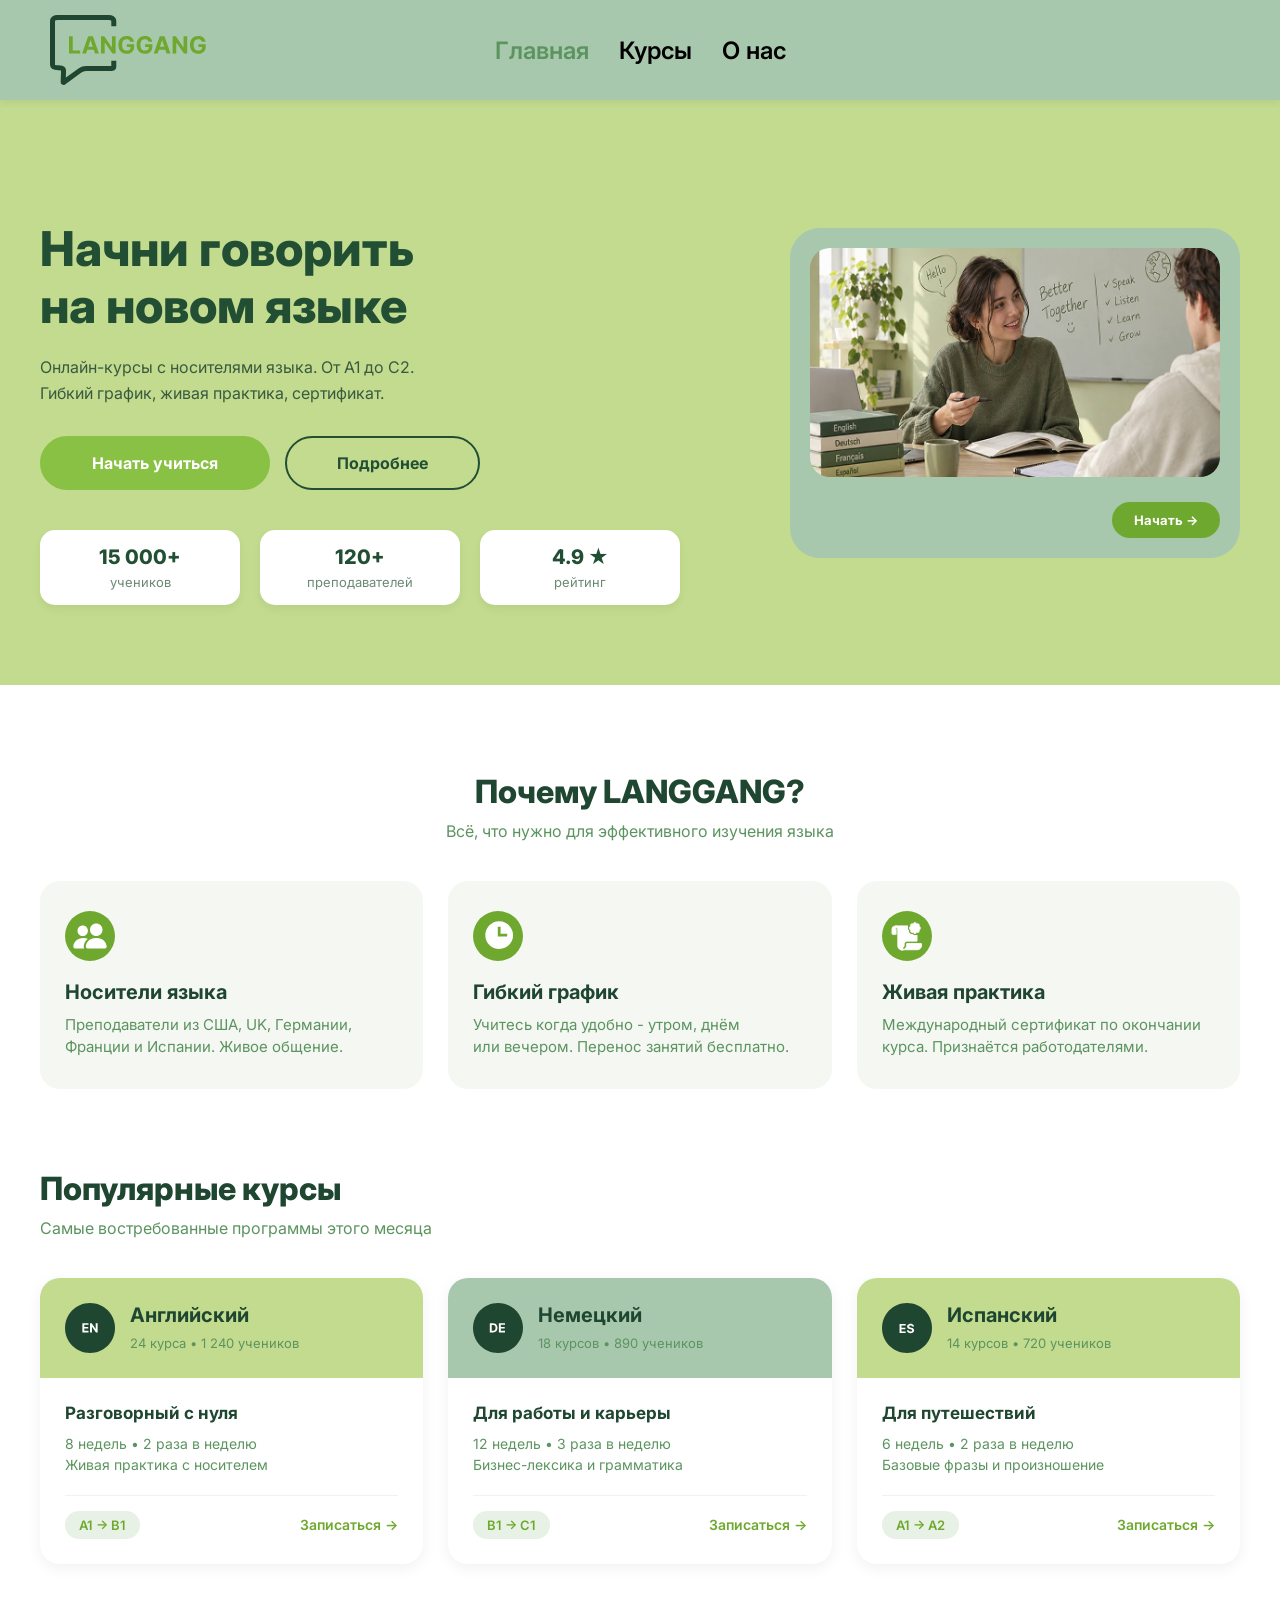
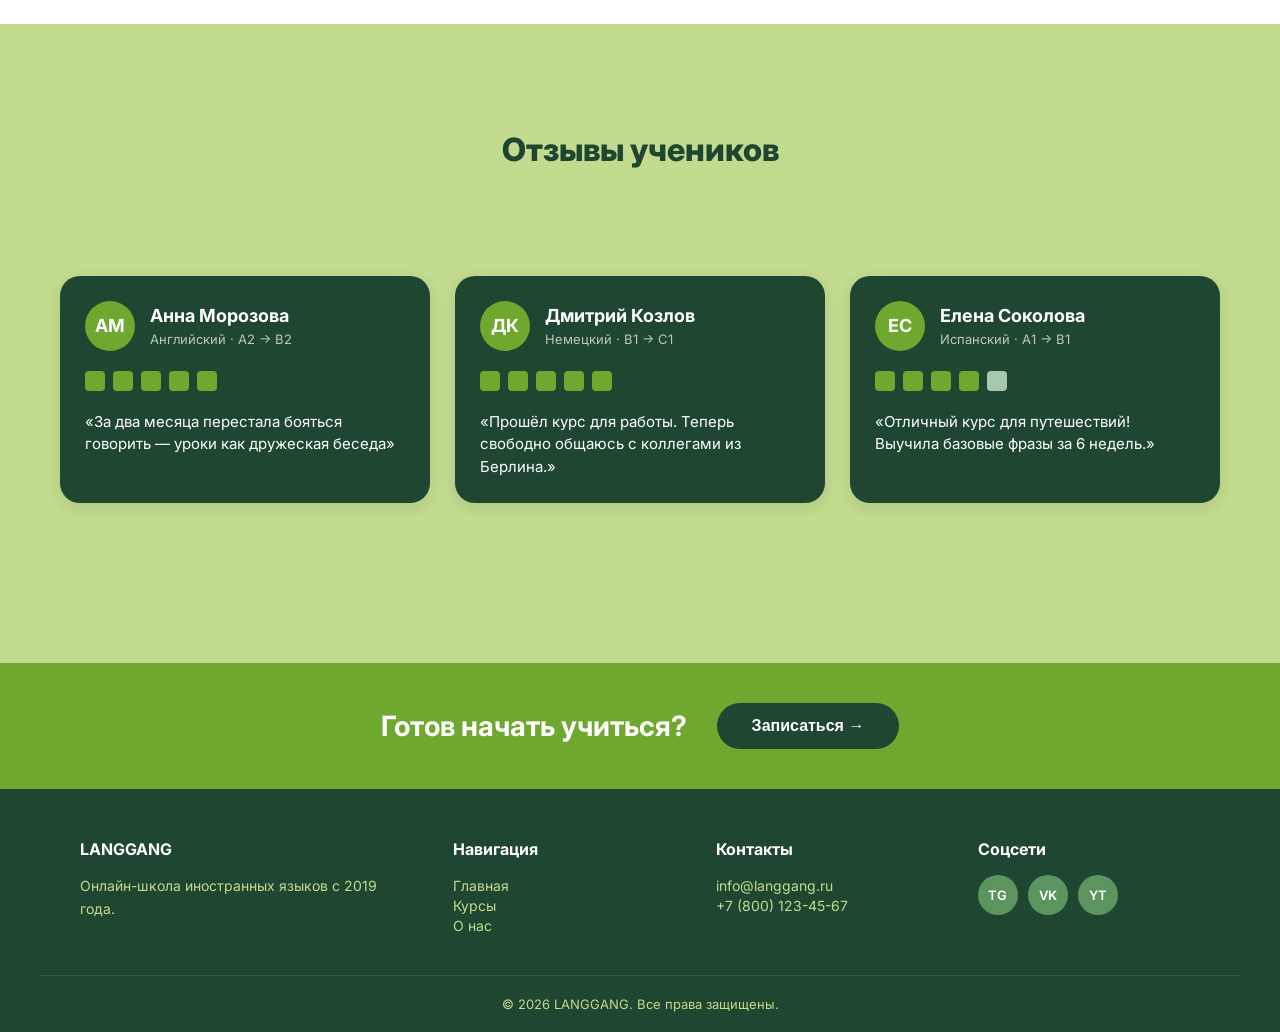
==== commit 16e5356d: "Исправлена ошибка в футере, реализована страница Курсы" ====
--- a/index.html
+++ b/index.html
@@ -23,7 +23,7 @@
             <ul>
                 <li><a href="index.html" class="active">Главная</a></li>
                 <li><a href="2.html">Курсы</a></li>
-                <li><a href="3.html">О нас</a></li>
+                <li><a href="4.html">О нас</a></li>
             </ul>
         </nav>
     </header>
@@ -254,7 +254,7 @@
             <ul>
                 <li><a href="index.html">Главная</a></li>
                 <li><a href="2.html">Курсы</a></li>
-                <li><a href="3.html">О нас</a></li>
+                <li><a href="4.html">О нас</a></li>
             </ul>
             </nav>
         </div>
--- a/css/style.css
+++ b/css/style.css
@@ -509,7 +509,7 @@
 }
 
 
-.btn-record:hover {
+.btn-record:hover{
     background-color: #143020; 
     transform: translateY(-2px); 
 }
@@ -540,38 +540,38 @@
   flex: 1.5;
 }
 
-.footer-colum >h3 {
+.footer-colum > h3 {
   color: #FFFFFF;
   font-size: 16px;
   font-weight: 700;
   margin: 0 0 16px 0;
 }
 
-.footer-info >p {
+.footer-info p {
   color: #C2DB8E;
   font-size: 14px;
   line-height: 1.6;
   margin: 0;
 }
 
-.footer-colum>ul {
+.footer-colum ul {
   list-style: none;
   padding: 0;
   margin: 0;
 }
 
-.footer-colum>li {
+.footer-colum >li {
   margin-bottom: 10px;
 }
 
-.footer-colum >li>a {
+.footer-colum li a {
   color: #C2DB8E;
   text-decoration: none;
   font-size: 14px;
   transition: color 0.3s;
 }
 
-.footer-colum >li>a:hover {
+.footer-colum li a:hover {
   color: #FFFFFF;
 }
 
@@ -595,7 +595,7 @@
   transition: background-color 0.3s, transform 0.3s;
 }
 
-.social-icon:hover{
+.social-icon:hover {
   background-color: #4a7a4e;
   transform: scale(1.1);
 }
@@ -609,8 +609,192 @@
   box-sizing: border-box;
 }
 
-.footer-bottom>p {
+.footer-bottom > p {
   color: #C2DB8E;
   font-size: 13px;
   margin: 0;
+}
+
+.catalog {
+  max-width: 1200px;
+  margin: 0 auto;
+  padding: 40px 20px 0;
+  box-sizing: border-box;
+}
+
+.catalog-head {
+  margin-bottom: 25px;
+}
+
+.catalog-head>h1 {
+  font-size: 32px;
+  font-weight: 800;
+  color: #1E4630;
+  margin: 0 0 10px 0;
+}
+
+.catalog-head>p{
+  font-size: 16px;
+  color: #5C9460;
+  margin: 0;
+}
+
+
+.filters {
+  display: flex;
+  align-items: center;
+  gap: 10px;
+  background-color: #F5F7F3;
+  border-radius: 15px;
+  padding: 15px 20px;
+  margin-bottom: 30px;
+}
+
+.filter-btn{
+  background-color: #FFFFFF;
+  color: #1E4630;
+  border: 1px solid #A8C8AE;
+  border-radius: 20px;
+  padding: 8px 18px;
+  font-family: Inter, sans-serif;
+  font-size: 13px;
+  font-weight: 600;
+  cursor: pointer;
+  transition: all 0.3s ease;
+}
+
+.filter-btn:hover{
+  background-color: #E8F1E5;
+}
+
+.filter-btn.active {
+  background-color: #6FA82E;
+  border-color: #6FA82E;
+  color: #FFFFFF;
+}
+
+.search{
+  margin-left: auto;
+  width: 220px;
+  padding: 8px 18px;
+  border: 1px solid #A8C8AE;
+  border-radius: 20px;
+  font-family: Inter, sans-serif;
+  font-size: 13px;
+  color: #1E4630;
+  background-color: #FFFFFF;
+  outline: none;
+  box-sizing: border-box;
+}
+
+.search:focus {
+  border-color: #6FA82E;
+}
+
+
+.catalog-list {
+  display: flex;
+  flex-wrap: wrap;
+  gap: 25px;
+}
+
+.catalog-list>.course {
+  width: calc((100% - 50px) / 3);
+}
+
+.catalog-list>.course:nth-child(even) .course-header {
+  background-color: #A8C8AE;
+}
+
+.course-badge {
+  width: 44px;
+  height: 44px;
+  border-radius: 50%;
+  background-color: #1E4630;
+  color: #FFFFFF;
+  display: flex;
+  align-items: center;
+  justify-content: center;
+  font-size: 15px;
+  font-weight: 700;
+  flex-shrink: 0;
+}
+
+
+.pagination {
+  display: flex;
+  justify-content: center;
+  gap: 10px;
+  margin: 40px 0 60px;
+}
+
+.page {
+  width: 34px;
+  height: 34px;
+  border-radius: 50%;
+  background-color: #E8F1E5;
+  color: #1E4630;
+  font-size: 14px;
+  font-weight: 600;
+  text-decoration: none;
+  display: flex;
+  align-items: center;
+  justify-content: center;
+  transition: background-color 0.3s ease;
+}
+
+.page:hover {
+  background-color: #C2DB8E;
+}
+
+.page >.active{
+  background-color: #6FA82E;
+  color: #FFFFFF;
+}
+
+
+.cta{
+  background-color: #1E4630;
+  padding: 40px 0;
+  border-bottom: 1px solid #2d5a45;
+}
+
+.cta-container {
+  max-width: 1200px;
+  margin: 0 auto;
+  padding: 0 40px;
+  display: flex;
+  align-items: center;
+  justify-content: space-between;
+  box-sizing: border-box;
+}
+
+.cta-text>h2{
+  color: #FFFFFF;
+  font-size: 20px;
+  font-weight: 700;
+  margin: 0 0 6px 0;
+}
+
+.cta-text>p {
+  color: #C2DB8E;
+  font-size: 13px;
+  margin: 0;
+}
+
+.btn-cta{
+  background-color: #6FA82E;
+  color: #FFFFFF;
+  padding: 14px 35px;
+  border-radius: 30px;
+  font-size: 15px;
+  font-weight: 700;
+  text-decoration: none;
+  transition: background-color 0.3s ease, transform 0.2s ease;
+  white-space: nowrap;
+}
+
+.btn-cta:hover{
+  background-color: #5C9460;
+  transform: translateY(-2px);
 }
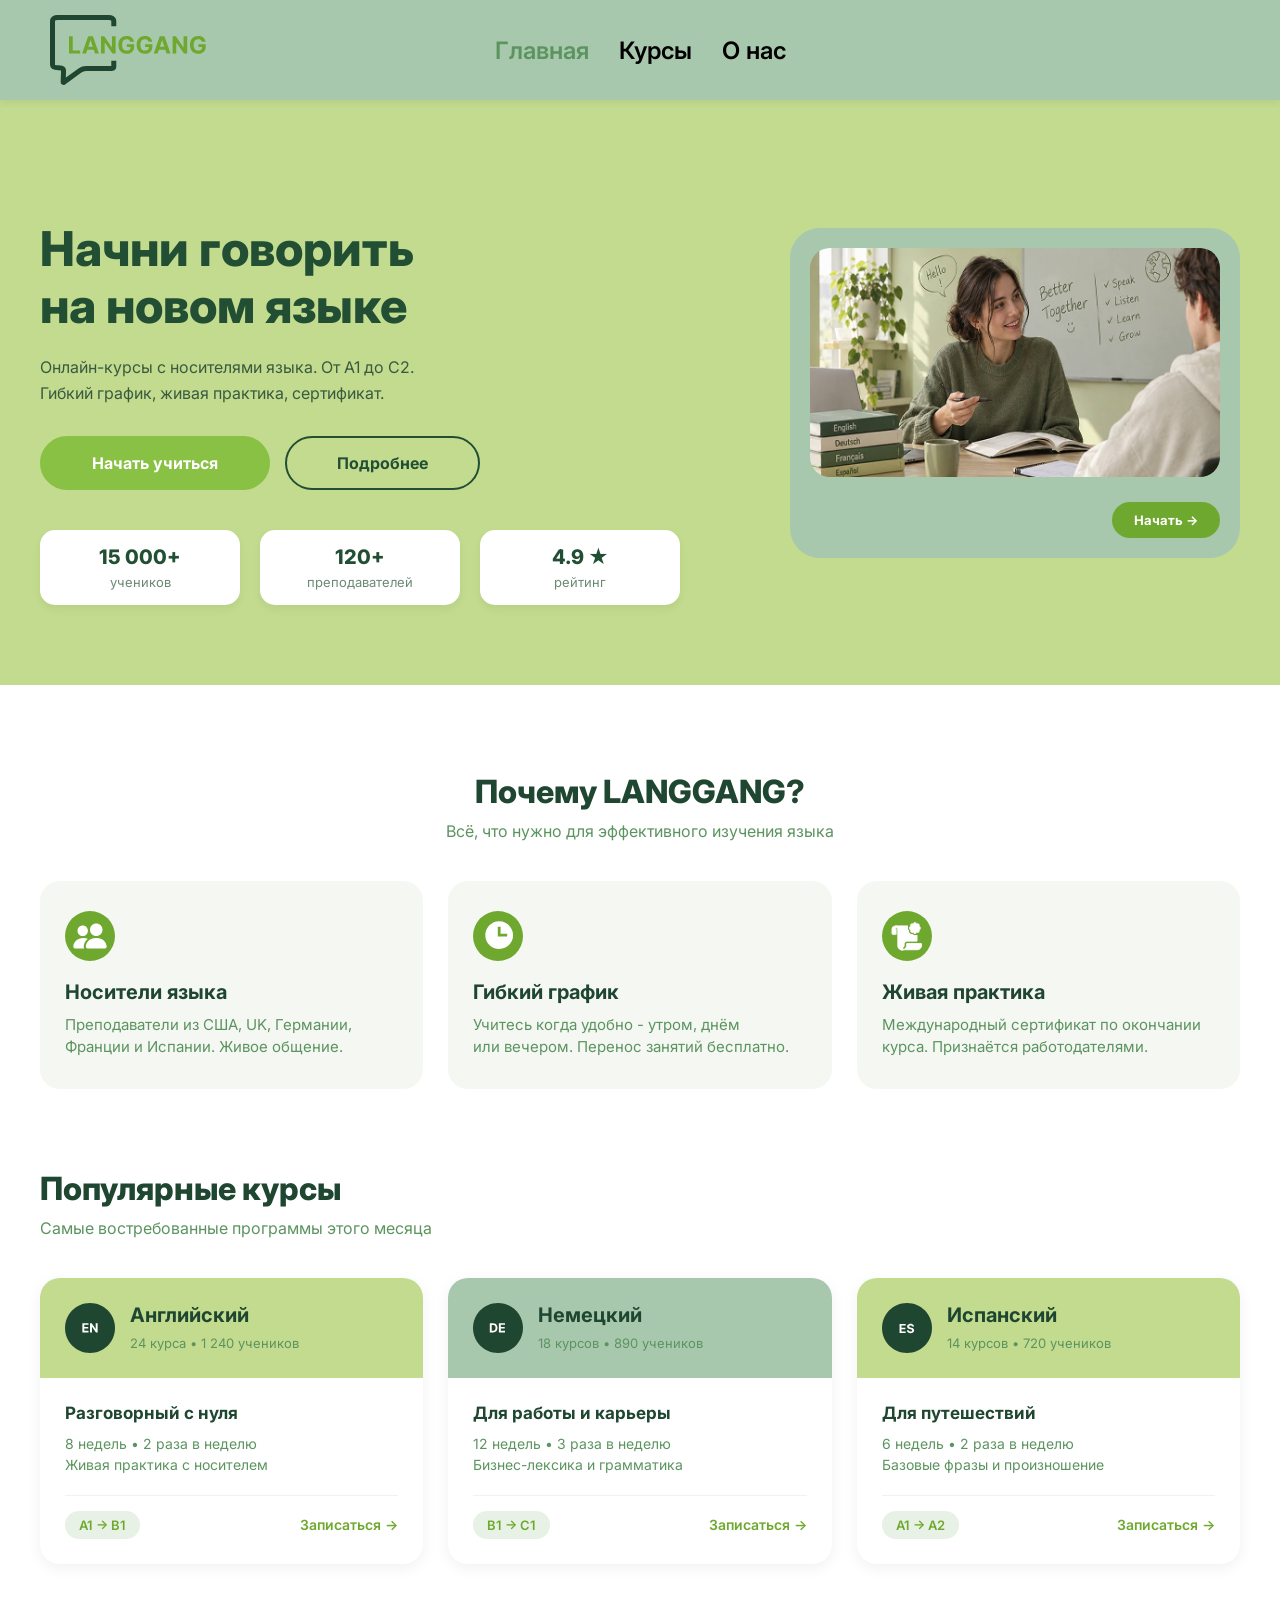
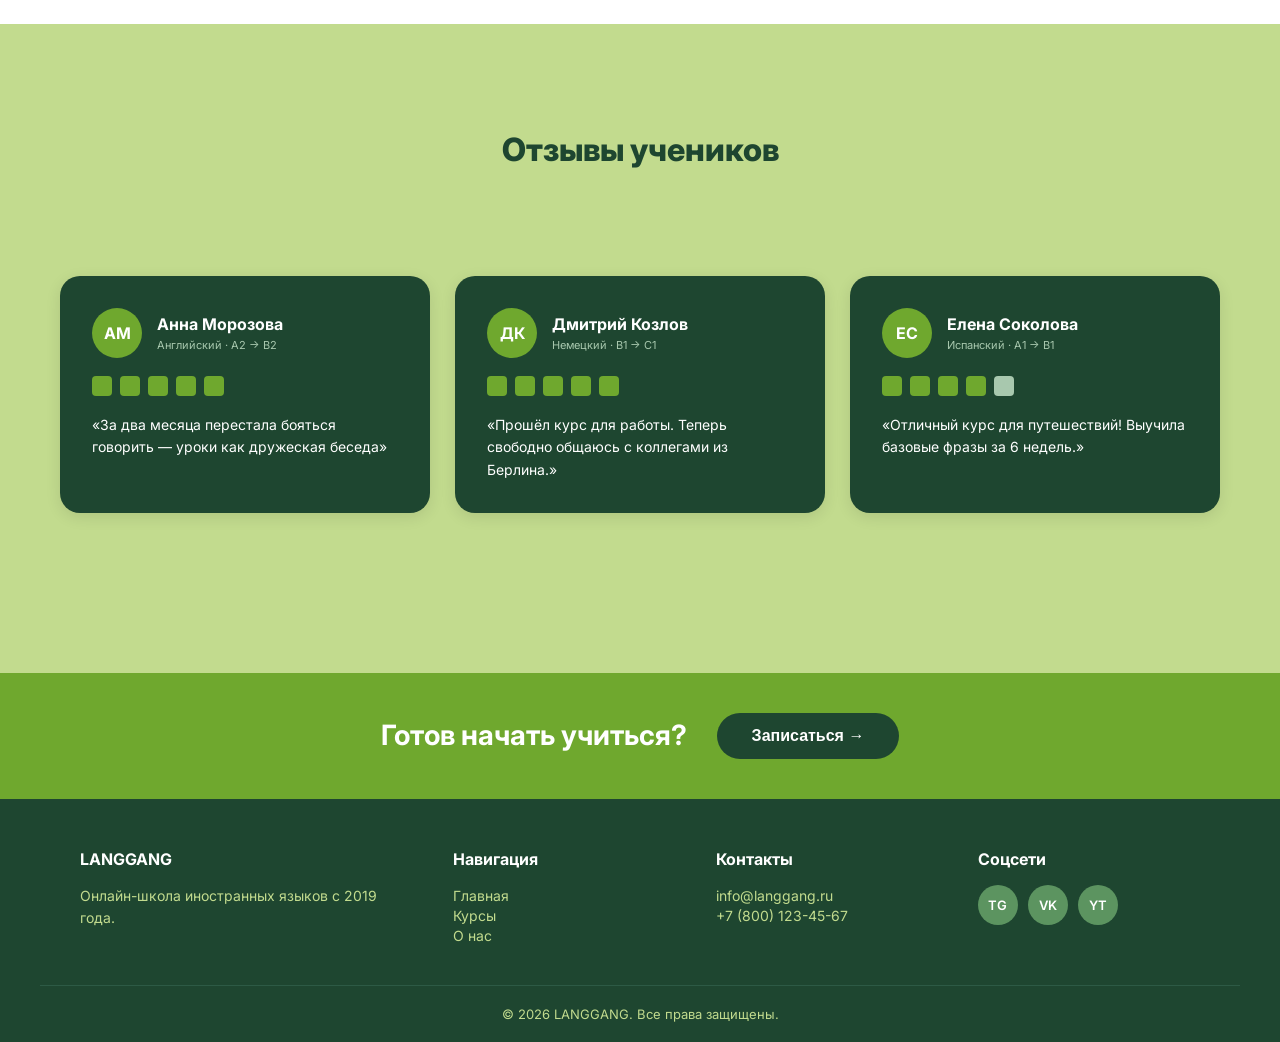
==== commit 349939fd: "Готовы страницы и адаптив для планшета и телефона" ====
--- a/index.html
+++ b/index.html
@@ -15,6 +15,11 @@
 
 <body>
     <header>
+        <div class="burger" id="burger">
+            <span></span>
+            <span></span>
+            <span></span>
+        </div>
         <div class="logo">
             <span class="logo-icon"></span>
             <img src="img/logo.svg" alt="Логотип">
@@ -122,14 +127,14 @@
                     </div>
 
                     <div class="course">
-                        <div class = "de">
-                        <div class="course-header">
-                            <img src="img/de.svg" alt="Немецкий" class="course-icon">
-                            <div class="course-title">
-                                <h3>Немецкий</h3>
-                                <span>18 курсов • 890 учеников</span>
-                            </div>
-                        </div>
+                        <div class="de">
+                            <div class="course-header">
+                                <img src="img/de.svg" alt="Немецкий" class="course-icon">
+                                <div class="course-title">
+                                    <h3>Немецкий</h3>
+                                    <span>18 курсов • 890 учеников</span>
+                                </div>
+                            </div>
                         </div>
                         <div class="course-body">
                             <div class="course-desc">
@@ -171,116 +176,122 @@
 
 
         <section class="reviews">
-    <div class="container">
-        <h2>Отзывы учеников</h2>
-        
-        <div class="reviews">
-            <div class="review-card">
-                <div class="review-header">
-                    <div class="avatar">АМ</div>
-                    <div class="reviewer-info">
-                        <h3>Анна Морозова</h3>
-                        <p>Английский · A2 → B2</p>
-                    </div>
-                </div>
-                <div class="rating">
-                    <span class="square"></span>
-                    <span class="square"></span>
-                    <span class="square"></span>
-                    <span class="square"></span>
-                    <span class="square"></span>
-                </div>
-                <p class="text">«За два месяца перестала бояться говорить — уроки как дружеская беседа»</p>
-            </div>
-
-            <div class="review-card">
-                <div class="review-header">
-                    <div class="avatar">ДК</div>
-                    <div class="reviewer-info">
-                        <h3>Дмитрий Козлов</h3>
-                        <p>Немецкий · B1 → C1</p>
-                    </div>
-                </div>
-                <div class="rating">
-                    <span class="square"></span>
-                    <span class="square"></span>
-                    <span class="square"></span>
-                    <span class="square"></span>
-                    <span class="square"></span>
-                </div>
-                <p class="text">«Прошёл курс для работы. Теперь свободно общаюсь с коллегами из Берлина.»</p>
-            </div>
-
-            <div class="review-card">
-                <div class="review-header">
-                    <div class="avatar">ЕС</div>
-                    <div class="reviewer-info">
-                        <h3>Елена Соколова</h3>
-                        <p>Испанский · A1 → B1</p>
-                    </div>
-                </div>
-                <div class="rating">
-                    <span class="square"></span>
-                    <span class="square"></span>
-                    <span class="square"></span>
-                    <span class="square"></span>
-                    <span class=" square square-last"></span> 
-                </div>
-                <p class="text">«Отличный курс для путешествий! Выучила базовые фразы за 6 недель.»</p>
-            </div>
-        </div>
-    </div>
-</section>
-
-<section class = "container-record">
-    <div class = "text2">
-        <h2>Готов начать учиться?</h2>
-        <button class ="btn-record">Записаться →</button>
-    </div>
-
-</section>
+            <div class="container">
+                <h2>Отзывы учеников</h2>
+
+                <div class="reviews">
+                    <div class="review-card">
+                        <div class="review-header">
+                            <div class="avatar">АМ</div>
+                            <div class="reviewer-info">
+                                <h3>Анна Морозова</h3>
+                                <p>Английский · A2 → B2</p>
+                            </div>
+                        </div>
+                        <div class="rating">
+                            <span class="square"></span>
+                            <span class="square"></span>
+                            <span class="square"></span>
+                            <span class="square"></span>
+                            <span class="square"></span>
+                        </div>
+                        <p class="text">«За два месяца перестала бояться говорить — уроки как дружеская беседа»</p>
+                    </div>
+
+                    <div class="review-card">
+                        <div class="review-header">
+                            <div class="avatar">ДК</div>
+                            <div class="reviewer-info">
+                                <h3>Дмитрий Козлов</h3>
+                                <p>Немецкий · B1 → C1</p>
+                            </div>
+                        </div>
+                        <div class="rating">
+                            <span class="square"></span>
+                            <span class="square"></span>
+                            <span class="square"></span>
+                            <span class="square"></span>
+                            <span class="square"></span>
+                        </div>
+                        <p class="text">«Прошёл курс для работы. Теперь свободно общаюсь с коллегами из Берлина.»</p>
+                    </div>
+
+                    <div class="review-card">
+                        <div class="review-header">
+                            <div class="avatar">ЕС</div>
+                            <div class="reviewer-info">
+                                <h3>Елена Соколова</h3>
+                                <p>Испанский · A1 → B1</p>
+                            </div>
+                        </div>
+                        <div class="rating">
+                            <span class="square"></span>
+                            <span class="square"></span>
+                            <span class="square"></span>
+                            <span class="square"></span>
+                            <span class=" square square-last"></span>
+                        </div>
+                        <p class="text">«Отличный курс для путешествий! Выучила базовые фразы за 6 недель.»</p>
+                    </div>
+                </div>
+            </div>
+        </section>
+
+        <section class="container-record">
+            <div class="text2">
+                <h2>Готов начать учиться?</h2>
+                <button class="btn-record">Записаться →</button>
+            </div>
+
+        </section>
     </main>
 
     <footer>
         <div class="footer-container">
-        <div class="footer-colum footer-info">
-            <h3 class="footer-logo">LANGGANG</h3>
-            <p>Онлайн-школа иностранных языков с 2019 года.</p>
-        </div>
-
-        <div class="footer-colum">
-            <h3>Навигация</h3>
-            <nav>
-            <ul>
-                <li><a href="index.html">Главная</a></li>
-                <li><a href="2.html">Курсы</a></li>
-                <li><a href="4.html">О нас</a></li>
-            </ul>
-            </nav>
-        </div>
-
-        <div class="footer-colum">
-            <h3>Контакты</h3>
-            <ul class="footer-contacts">
-                <li><a href="mailto:info@langgang.ru">info@langgang.ru</a></li>
-                <li><a href="tel:+78001234567">+7 (800) 123-45-67</a></li>
-            </ul>
-        </div>
-
-        <div class="footer-colum">
-            <h3>Соцсети</h3>
-            <div class="social-icons">
-                <a href="#" class="social-icon">TG</a>
-                <a href="#" class="social-icon">VK</a>
-                <a href="#" class="social-icon">YT</a>
-            </div>
-        </div>
-    </div>
-
-    <div class="footer-bottom">
-        <p>© 2026 LANGGANG. Все права защищены.</p>
-    </div>
+            <div class="footer-colum footer-info">
+                <h3 class="footer-logo">LANGGANG</h3>
+                <p>Онлайн-школа иностранных языков с 2019 года.</p>
+            </div>
+
+            <div class="footer-colum">
+                <h3>Навигация</h3>
+                <nav>
+                    <ul>
+                        <li><a href="index.html">Главная</a></li>
+                        <li><a href="2.html">Курсы</a></li>
+                        <li><a href="4.html">О нас</a></li>
+                    </ul>
+                </nav>
+            </div>
+
+            <div class="footer-colum">
+                <h3>Контакты</h3>
+                <ul class="footer-contacts">
+                    <li><a href="mailto:info@langgang.ru">info@langgang.ru</a></li>
+                    <li><a href="tel:+78001234567">+7 (800) 123-45-67</a></li>
+                </ul>
+            </div>
+
+            <div class="footer-colum">
+                <h3>Соцсети</h3>
+                <div class="social-icons">
+                    <a href="#" class="social-icon">TG</a>
+                    <a href="#" class="social-icon">VK</a>
+                    <a href="#" class="social-icon">YT</a>
+                </div>
+            </div>
+        </div>
+
+        <div class="footer-bottom">
+            <p>© 2026 LANGGANG. Все права защищены.</p>
+        </div>
     </footer>
+
+    <script>
+    document.getElementById('burger').onclick = function () {
+        document.querySelector('header nav').classList.toggle('open');
+    };
+</script>
 </body>
 
 </html>
--- a/css/style.css
+++ b/css/style.css
@@ -4,7 +4,7 @@
   margin: 0;
 }
 
-header{
+header {
   background-color: #A8C8AE;
   box-shadow: 0 4px 6px rgba(0, 0, 0, 0.05);
   display: flex;
@@ -16,7 +16,7 @@
   box-sizing: border-box;
 }
 
-.logo{
+.logo {
   display: flex;
   align-items: center;
   gap: 10px;
@@ -28,7 +28,7 @@
   display: block;
 }
 
-.logo-icon{
+.logo-icon {
   font-size: 1.5rem;
   line-height: 1;
 }
@@ -39,7 +39,7 @@
   transform: translateX(-50%);
 }
 
-header nav>ul{
+header nav>ul {
   display: flex;
   list-style: none;
   gap: 30px;
@@ -76,7 +76,7 @@
   gap: 40px;
 }
 
-.banner-content{
+.banner-content {
   max-width: 550px;
 }
 
@@ -151,14 +151,14 @@
   min-width: 150px;
 }
 
-.number{
+.number {
   font-size: 20px;
   font-weight: 800;
   color: #224F34;
   margin-bottom: 5px;
 }
 
-.label{
+.label {
   font-size: 13px;
   color: #6B8A73;
 }
@@ -184,7 +184,7 @@
   border-radius: 20px;
 }
 
-.btn-small{
+.btn-small {
   background-color: #6FA82E;
   color: #FFFFFF;
   padding: 10px 22px;
@@ -199,7 +199,7 @@
   background-color: #5C9460;
 }
 
-.advantages{
+.advantages {
   max-width: 1200px;
   margin: 0 auto;
   padding: 60px 20px;
@@ -209,32 +209,35 @@
   text-align: center;
   margin-bottom: 40px;
 }
-.title2{
+
+.title2 {
   text-align: left;
   margin-bottom: 40px;
 }
 
-.title>h2, .title2>h2 {
+.title>h2,
+.title2>h2 {
   font-size: 32px;
   font-weight: 800;
   color: #1E4630;
   margin-bottom: 10px;
 }
 
-.title>p, .title2>p {
+.title>p,
+.title2>p {
   font-size: 16px;
   color: #5C9460;
   margin: 0;
 }
 
-.advantages-container{
+.advantages-container {
   display: grid;
   grid-template-columns: repeat(3, 1fr);
   gap: 25px;
   margin-bottom: 80px;
 }
 
-.advantage{
+.advantage {
   background-color: #F5F7F3;
   border-radius: 20px;
   padding: 30px 25px;
@@ -294,9 +297,10 @@
   align-items: center;
   gap: 15px;
   padding: 25px;
-  background-color: #C2DB8E; 
-}
-.de> .course-header {
+  background-color: #C2DB8E;
+}
+
+.de>.course-header {
   background-color: #A8C8AE;
 }
 
@@ -376,146 +380,146 @@
 
 
 .reviews {
-    background-color: #C2DB8E;
-    padding: 80px 20px;
+  background-color: #C2DB8E;
+  padding: 80px 20px;
 }
 
 .reviews .container {
-    max-width: 1200px;
-    margin: 0 auto;
+  max-width: 1200px;
+  margin: 0 auto;
 }
 
 .container>h2 {
-    color: #1E4630;
-    font-size: 32px;
-    font-weight: 800;
-    text-align: center;
+  color: #1E4630;
+  font-size: 32px;
+  font-weight: 800;
+  text-align: center;
 }
 
 .reviews {
-    display: flex;
-    justify-content: space-between;
-    gap: 25px;
-    flex-wrap: wrap;
+  display: flex;
+  justify-content: space-between;
+  gap: 25px;
+  flex-wrap: wrap;
 }
 
 .review-card {
-    background-color: #1E4630;
-    border-radius: 20px;
-    padding: 25px;
-    color: #FFFFFF;
-    flex: 1; 
-    min-width: 300px; 
-    display: flex;
-    flex-direction: column;
-    gap: 20px;
-    box-shadow: 0 4px 15px rgba(0, 0, 0, 0.1);
+  background-color: #1E4630;
+  border-radius: 20px;
+  padding: 25px;
+  color: #FFFFFF;
+  flex: 1;
+  min-width: 300px;
+  display: flex;
+  flex-direction: column;
+  gap: 20px;
+  box-shadow: 0 4px 15px rgba(0, 0, 0, 0.1);
 }
 
 .review-header {
-    display: flex;
-    align-items: center;
-    gap: 15px;
-}
-
-.avatar{
-    background-color: #6FA82E;
-    color: #FFFFFF;
-    width: 50px;
-    height: 50px;
-    border-radius: 50%;
-    display: flex;
-    align-items: center;
-    justify-content: center;
-    font-size: 18px;
-    font-weight: 700;
-    flex-shrink: 0;
-}
-
-.reviewer-info > h3 {
-    margin: 0 0 5px 0;
-    font-size: 18px;
-    font-weight: 700;
+  display: flex;
+  align-items: center;
+  gap: 15px;
+}
+
+.avatar {
+  background-color: #6FA82E;
+  color: #FFFFFF;
+  width: 50px;
+  height: 50px;
+  border-radius: 50%;
+  display: flex;
+  align-items: center;
+  justify-content: center;
+  font-size: 18px;
+  font-weight: 700;
+  flex-shrink: 0;
+}
+
+.reviewer-info>h3 {
+  margin: 0 0 5px 0;
+  font-size: 18px;
+  font-weight: 700;
 }
 
 .reviewer-info>p {
-    margin: 0;
-    font-size: 13px;
-    color: rgba(255, 255, 255, 0.7);
+  margin: 0;
+  font-size: 13px;
+  color: rgba(255, 255, 255, 0.7);
 }
 
 .rating {
-    display: flex;
-    gap: 8px;
-}
-
-.square{
-    width: 20px;
-    height: 20px;
-    background-color: #6FA82E;
-    border-radius: 4px;
-}
-
-
-.square-last{
-    background-color: #A8C8AE;
-}
-
-
-.text{
-    font-size: 15px;
-    line-height: 1.5;
-    margin: 0;
-    color: #FFFFFF;
+  display: flex;
+  gap: 8px;
+}
+
+.square {
+  width: 20px;
+  height: 20px;
+  background-color: #6FA82E;
+  border-radius: 4px;
+}
+
+
+.square-last {
+  background-color: #A8C8AE;
+}
+
+
+.text {
+  font-size: 15px;
+  line-height: 1.5;
+  margin: 0;
+  color: #FFFFFF;
 }
 
 
 .container-record {
-    background-color: #6FA82E; 
-    padding: 40px 20px;
-    display: flex;
-    justify-content: center; 
-}
-
-
-.text2{
-    display: flex;
-    align-items: center;
-    justify-content: center;
-    gap: 30px; 
-    width: 100%;
+  background-color: #6FA82E;
+  padding: 40px 20px;
+  display: flex;
+  justify-content: center;
+}
+
+
+.text2 {
+  display: flex;
+  align-items: center;
+  justify-content: center;
+  gap: 30px;
+  width: 100%;
 }
 
 
 .text2>h2 {
-    color: #FFFFFF;
-    font-size: 28px;
-    font-weight: 700;
-    margin: 0; 
-    line-height: 1.2;
-}
-
-.btn-record{
-    background-color: #1E4630;
-    color: #FFFFFF;
-    border: none;
-    border-radius: 30px;
-    padding: 14px 35px;
-    font-size: 16px;
-    font-weight: 600;
-    cursor: pointer;
-    transition: background-color 0.3s ease, transform 0.2s ease;
-    white-space: nowrap; 
-}
-
-
-.btn-record:hover{
-    background-color: #143020; 
-    transform: translateY(-2px); 
-}
-
-
-footer{
+  color: #FFFFFF;
+  font-size: 28px;
+  font-weight: 700;
+  margin: 0;
+  line-height: 1.2;
+}
+
+.btn-record {
+  background-color: #1E4630;
+  color: #FFFFFF;
+  border: none;
+  border-radius: 30px;
+  padding: 14px 35px;
+  font-size: 16px;
+  font-weight: 600;
+  cursor: pointer;
+  transition: background-color 0.3s ease, transform 0.2s ease;
+  white-space: nowrap;
+}
+
+
+.btn-record:hover {
+  background-color: #143020;
+  transform: translateY(-2px);
+}
+
+
+footer {
   background-color: #1E4630;
   color: #C2DB8E;
   padding: 50px 0 20px;
@@ -531,7 +535,7 @@
   box-sizing: border-box;
 }
 
-.footer-colum{
+.footer-colum {
   flex: 1;
   text-align: left;
 }
@@ -540,7 +544,7 @@
   flex: 1.5;
 }
 
-.footer-colum > h3 {
+.footer-colum>h3 {
   color: #FFFFFF;
   font-size: 16px;
   font-weight: 700;
@@ -560,7 +564,7 @@
   margin: 0;
 }
 
-.footer-colum >li {
+.footer-colum>li {
   margin-bottom: 10px;
 }
 
@@ -609,7 +613,7 @@
   box-sizing: border-box;
 }
 
-.footer-bottom > p {
+.footer-bottom>p {
   color: #C2DB8E;
   font-size: 13px;
   margin: 0;
@@ -633,7 +637,7 @@
   margin: 0 0 10px 0;
 }
 
-.catalog-head>p{
+.catalog-head>p {
   font-size: 16px;
   color: #5C9460;
   margin: 0;
@@ -650,7 +654,7 @@
   margin-bottom: 30px;
 }
 
-.filter-btn{
+.filter-btn {
   background-color: #FFFFFF;
   color: #1E4630;
   border: 1px solid #A8C8AE;
@@ -663,7 +667,7 @@
   transition: all 0.3s ease;
 }
 
-.filter-btn:hover{
+.filter-btn:hover {
   background-color: #E8F1E5;
 }
 
@@ -673,7 +677,7 @@
   color: #FFFFFF;
 }
 
-.search{
+.search {
   margin-left: auto;
   width: 220px;
   padding: 8px 18px;
@@ -747,13 +751,13 @@
   background-color: #C2DB8E;
 }
 
-.page >.active{
+.page>.active {
   background-color: #6FA82E;
   color: #FFFFFF;
 }
 
 
-.cta{
+.cta {
   background-color: #1E4630;
   padding: 40px 0;
   border-bottom: 1px solid #2d5a45;
@@ -769,7 +773,7 @@
   box-sizing: border-box;
 }
 
-.cta-text>h2{
+.cta-text>h2 {
   color: #FFFFFF;
   font-size: 20px;
   font-weight: 700;
@@ -782,7 +786,7 @@
   margin: 0;
 }
 
-.btn-cta{
+.btn-cta {
   background-color: #6FA82E;
   color: #FFFFFF;
   padding: 14px 35px;
@@ -794,7 +798,1798 @@
   white-space: nowrap;
 }
 
-.btn-cta:hover{
+.btn-cta:hover {
   background-color: #5C9460;
   transform: translateY(-2px);
+}
+
+.c-wrap {
+  max-width: 1200px;
+  margin: 0 auto;
+  padding: 0 20px;
+  box-sizing: border-box;
+}
+
+.c-section {
+  padding: 70px 0;
+}
+
+.c-green {
+  background-color: #C2DB8E;
+}
+
+.c-gray {
+  background-color: #F5F7F3;
+}
+
+.c-title {
+  font-size: 32px;
+  font-weight: 800;
+  color: #1E4630;
+  margin: 0 0 10px 0;
+}
+
+.c-subtitle {
+  font-size: 16px;
+  color: #5C9460;
+  margin: 0 0 40px 0;
+}
+
+.c-green .c-subtitle {
+  color: #4A7A4E;
+}
+
+.c-center {
+  text-align: center;
+}
+
+
+.c-hero {
+  background-color: #C2DB8E;
+  padding: 40px 0 70px;
+}
+
+.c-hero-inner {
+  display: flex;
+  align-items: center;
+  justify-content: space-between;
+  gap: 40px;
+}
+
+.c-hero-text {
+  max-width: 670px;
+}
+
+.c-badge {
+  display: inline-flex;
+  align-items: center;
+  gap: 8px;
+  background-color: #1E4630;
+  color: #FFFFFF;
+  font-size: 12px;
+  font-weight: 600;
+  padding: 5px 14px 5px 5px;
+  border-radius: 20px;
+  margin-bottom: 20px;
+}
+
+.c-badge-icon {
+  width: 24px;
+  height: 24px;
+  border-radius: 50%;
+  background-color: #6FA82E;
+  font-size: 10px;
+  font-weight: 700;
+  display: flex;
+  align-items: center;
+  justify-content: center;
+}
+
+.c-hero-text>h1 {
+  font-size: 44px;
+  font-weight: 800;
+  color: #224F34;
+  line-height: 1.2;
+  margin: 0 0 20px 0;
+}
+
+.c-hero-text>p {
+  font-size: 16px;
+  color: #4A7A4E;
+  line-height: 1.6;
+  margin: 0 0 25px 0;
+}
+
+.c-tags {
+  display: flex;
+  flex-wrap: wrap;
+  gap: 10px;
+  margin-bottom: 30px;
+}
+
+.c-tag {
+  background-color: #FFFFFF;
+  color: #1E4630;
+  font-size: 12px;
+  font-weight: 600;
+  padding: 7px 16px;
+  border-radius: 20px;
+}
+
+.c-buy {
+  display: flex;
+  align-items: center;
+  gap: 20px;
+}
+
+.c-price-sum {
+  font-size: 32px;
+  font-weight: 800;
+  color: #1E4630;
+}
+
+.c-price-note {
+  font-size: 12px;
+  color: #4A7A4E;
+}
+
+.c-hero-img {
+  width: 430px;
+  max-width: 100%;
+  height: auto;
+  display: block;
+}
+
+.c-stats {
+  display: flex;
+  gap: 20px;
+  margin-top: -35px;
+}
+
+.c-stat {
+  flex: 1;
+  background-color: #FFFFFF;
+  border: 2px solid #D9E8DA;
+  border-radius: 15px;
+  padding: 22px 10px;
+  text-align: center;
+  box-shadow: 0 4px 10px rgba(0, 0, 0, 0.05);
+}
+
+.c-stat-num {
+  font-size: 24px;
+  font-weight: 800;
+  color: #6FA82E;
+  margin-bottom: 5px;
+}
+
+.c-stat-label {
+  font-size: 13px;
+  color: #6B8A73;
+}
+
+
+.c-outcomes {
+  display: flex;
+  flex-wrap: wrap;
+}
+
+.c-outcome {
+  width: 50%;
+  display: flex;
+  gap: 15px;
+  padding-right: 30px;
+  margin-bottom: 28px;
+  box-sizing: border-box;
+}
+
+.c-check {
+  width: 26px;
+  height: 26px;
+  border-radius: 6px;
+  background-color: #C2DB8E;
+  color: #1E4630;
+  font-size: 14px;
+  font-weight: 700;
+  display: flex;
+  align-items: center;
+  justify-content: center;
+  flex-shrink: 0;
+  margin-bottom: 0;
+}
+
+.c-outcome h3 {
+  font-size: 15px;
+  font-weight: 700;
+  color: #1E4630;
+  margin: 0;
+}
+
+.c-outcome>p {
+  font-size: 13px;
+  color: #5C9460;
+  margin: 0;
+}
+
+.c-program {
+  display: flex;
+  flex-direction: column;
+  gap: 20px;
+}
+
+.c-module {
+  display: flex;
+  align-items: center;
+  gap: 25px;
+  background-color: #F5F7F3;
+  border-radius: 20px;
+  padding: 30px 35px;
+}
+
+.c-module-num {
+  width: 50px;
+  height: 50px;
+  border-radius: 50%;
+  background-color: #1E4630;
+  color: #FFFFFF;
+  font-size: 18px;
+  font-weight: 700;
+  display: flex;
+  align-items: center;
+  justify-content: center;
+  flex-shrink: 0;
+}
+
+.c-module h3 {
+  font-size: 16px;
+  font-weight: 700;
+  color: #1E4630;
+  margin: 0 0 6px 0;
+}
+
+.c-module p {
+  font-size: 14px;
+  color: #5C9460;
+  line-height: 1.5;
+  margin: 0 0 6px 0;
+}
+
+.c-module span {
+  font-size: 13px;
+  color: #6FA82E;
+}
+
+
+.c-teacher {
+  max-width: 1300px;
+  margin: 0 auto;
+  display: flex;
+  gap: 40px;
+  background-color: #1E4630;
+  border-radius: 25px;
+  padding: 40px;
+  box-sizing: border-box;
+}
+
+.c-teacher>img {
+  width: 450px;
+  height: 300px;
+  object-fit: cover;
+  border-radius: 15px;
+  display: block;
+  flex-shrink: 0;
+}
+
+.c-teacher-info {
+  flex: 1;
+}
+
+.c-teacher-role {
+  font-size: 13px;
+  font-weight: 600;
+  color: #88C144;
+  margin-bottom: 10px;
+}
+
+.c-teacher-info>h3 {
+  font-size: 30px;
+  font-weight: 800;
+  color: #FFFFFF;
+  margin: 0 0 15px 0;
+}
+
+.c-teacher-info>p {
+  font-size: 15px;
+  line-height: 1.6;
+  color: #E8F1E5;
+  margin: 0 0 25px 0;
+}
+
+.c-teacher-stats {
+  display: flex;
+  gap: 35px;
+  margin-bottom: 25px;
+}
+
+.c-teacher-num {
+  font-size: 24px;
+  font-weight: 800;
+  color: #88C144;
+}
+
+.c-teacher-label {
+  font-size: 13px;
+  color: #A8C8AE;
+}
+
+.c-teacher-tags {
+  display: flex;
+  flex-wrap: wrap;
+  gap: 10px;
+}
+
+.c-teacher-tags>span {
+  border: 1px solid #5C9460;
+  color: #FFFFFF;
+  font-size: 12px;
+  padding: 7px 14px;
+  border-radius: 20px;
+}
+
+.c-section {
+  padding: 70px 0;
+}
+
+.c-green {
+  background-color: #C2DB8E;
+}
+
+.c-gray {
+  background-color: #F5F7F3;
+}
+
+.c-title {
+  font-size: 32px;
+  font-weight: 800;
+  color: #1E4630;
+  margin: 0 0 10px 0;
+}
+
+.c-subtitle {
+  font-size: 16px;
+  color: #5C9460;
+  margin: 0 0 40px 0;
+}
+
+.c-green .c-subtitle {
+  color: #4A7A4E;
+}
+
+.c-center {
+  text-align: center;
+}
+
+
+.c-hero {
+  background-color: #C2DB8E;
+  padding: 40px 0 70px;
+}
+
+.c-hero-inner {
+  display: flex;
+  align-items: center;
+  justify-content: space-between;
+  gap: 40px;
+}
+
+.c-hero-text {
+  max-width: 670px;
+}
+
+.c-badge {
+  display: inline-flex;
+  align-items: center;
+  gap: 8px;
+  background-color: #1E4630;
+  color: #FFFFFF;
+  font-size: 12px;
+  font-weight: 600;
+  padding: 5px 14px 5px 5px;
+  border-radius: 20px;
+  margin-bottom: 20px;
+}
+
+.c-badge-icon {
+  width: 24px;
+  height: 24px;
+  border-radius: 50%;
+  background-color: #6FA82E;
+  font-size: 10px;
+  font-weight: 700;
+  display: flex;
+  align-items: center;
+  justify-content: center;
+}
+
+.c-hero-text>h1 {
+  font-size: 44px;
+  font-weight: 800;
+  color: #224F34;
+  line-height: 1.2;
+  margin: 0 0 20px 0;
+}
+
+.c-hero-text>p {
+  font-size: 16px;
+  color: #4A7A4E;
+  line-height: 1.6;
+  margin: 0 0 25px 0;
+}
+
+.c-tags {
+  display: flex;
+  flex-wrap: wrap;
+  gap: 10px;
+  margin-bottom: 30px;
+}
+
+.c-tag {
+  background-color: #FFFFFF;
+  color: #1E4630;
+  font-size: 12px;
+  font-weight: 600;
+  padding: 7px 16px;
+  border-radius: 20px;
+}
+
+.c-buy {
+  display: flex;
+  align-items: center;
+  gap: 20px;
+}
+
+.c-price-sum {
+  font-size: 32px;
+  font-weight: 800;
+  color: #1E4630;
+}
+
+.c-price-note {
+  font-size: 12px;
+  color: #4A7A4E;
+}
+
+.c-hero-img {
+  width: 430px;
+  max-width: 100%;
+  height: auto;
+  display: block;
+}
+
+.c-stats {
+  display: flex;
+  gap: 20px;
+  margin-top: -35px;
+}
+
+.c-stat {
+  flex: 1;
+  background-color: #FFFFFF;
+  border: 2px solid #D9E8DA;
+  border-radius: 15px;
+  padding: 22px 10px;
+  text-align: center;
+  box-shadow: 0 4px 10px rgba(0, 0, 0, 0.05);
+}
+
+.c-stat-num {
+  font-size: 24px;
+  font-weight: 800;
+  color: #6FA82E;
+  margin-bottom: 5px;
+}
+
+.c-stat-label {
+  font-size: 13px;
+  color: #6B8A73;
+}
+
+
+.c-outcomes {
+  display: flex;
+  flex-wrap: wrap;
+}
+
+.c-outcome {
+  width: 50%;
+  display: flex;
+  gap: 15px;
+  padding-right: 30px;
+  margin-bottom: 28px;
+  box-sizing: border-box;
+}
+
+.c-check {
+  width: 26px;
+  height: 26px;
+  border-radius: 6px;
+  background-color: #C2DB8E;
+  color: #1E4630;
+  font-size: 14px;
+  font-weight: 700;
+  display: flex;
+  align-items: center;
+  justify-content: center;
+  flex-shrink: 0;
+}
+
+.c-outcome h3 {
+  font-size: 15px;
+  font-weight: 700;
+  color: #1E4630;
+  margin: 0 0 4px 0;
+}
+
+.c-outcome p {
+  font-size: 13px;
+  color: #5C9460;
+  margin: 0;
+}
+
+
+
+.c-includes {
+  display: flex;
+  gap: 25px;
+  margin-top: 40px;
+}
+
+.c-include {
+  flex: 1;
+  background-color: #F5F7F3;
+  border-radius: 20px;
+  padding: 30px 25px;
+}
+
+.c-icon {
+  width: 44px;
+  height: 44px;
+  border-radius: 10px;
+  background-color: #6FA82E;
+  display: flex;
+  align-items: center;
+  justify-content: center;
+  margin-bottom: 20px;
+}
+
+.c-icon>img {
+  width: 26px;
+  height: 26px;
+  display: block;
+}
+
+.c-include>h3 {
+  font-size: 17px;
+  font-weight: 700;
+  color: #1E4630;
+  margin: 0 0 10px 0;
+}
+
+.c-include>p {
+  font-size: 14px;
+  color: #5C9460;
+  line-height: 1.5;
+  margin: 0;
+}
+
+.c-review-list {
+  display: flex;
+  gap: 25px;
+  margin-top: 40px;
+}
+
+.stars {
+  font-size: 14px;
+  letter-spacing: 3px;
+  color: #88C144;
+}
+
+
+.c-faq {
+  max-width: 800px;
+  margin: 40px auto 0;
+}
+
+.c-faq-item {
+  padding: 28px 0;
+}
+
+.c-faq-item>summary {
+  display: flex;
+  align-items: center;
+  justify-content: space-between;
+  font-size: 15px;
+  font-weight: 700;
+  color: #1E4630;
+  cursor: pointer;
+  list-style: none;
+}
+
+.c-faq-item summary::-webkit-details-marker {
+  display: none;
+}
+
+.c-faq-item summary::after {
+  content: "+";
+  font-size: 22px;
+  color: #6FA82E;
+}
+
+.c-faq-item>p {
+  font-size: 14px;
+  color: #5C9460;
+  line-height: 1.6;
+  margin: 12px 0 0 0;
+}
+
+.c-cta {
+  background-color: #6FA82E;
+  padding: 35px 0;
+}
+
+.c-cta-inner {
+  display: flex;
+  align-items: center;
+  justify-content: space-between;
+  gap: 30px;
+}
+
+.c-cta-inner>h2 {
+  font-size: 24px;
+  font-weight: 800;
+  color: #FFFFFF;
+  margin: 0 0 6px 0;
+}
+
+.c-cta-inner>p {
+  font-size: 13px;
+  color: #E8F1E5;
+  margin: 0;
+}
+
+.c-cta-btn {
+  background-color: #1E4630;
+  color: #FFFFFF;
+  padding: 14px 35px;
+  border-radius: 30px;
+  font-size: 15px;
+  font-weight: 700;
+  text-decoration: none;
+  white-space: nowrap;
+  transition: background-color 0.3s ease, transform 0.2s ease;
+}
+
+.c-cta-btn:hover {
+  background-color: #143020;
+  transform: translateY(-2px);
+}
+
+
+
+
+.wrap {
+  max-width: 1176px;
+  margin: 0 auto;
+  padding: 0 20px;
+  box-sizing: border-box;
+}
+
+.section-title {
+  font-size: 36px;
+  font-weight: 800;
+  color: #1E4630;
+  text-align: center;
+  margin: 0 0 40px 0;
+}
+
+.section-subtitle {
+  font-size: 16px;
+  color: #5C9460;
+  text-align: center;
+  margin: -25px 0 40px 0;
+}
+
+.about-hero {
+  background-color: #1E4630;
+  padding: 70px 0 65px;
+}
+
+.about-hero h1 {
+  font-size: 44px;
+  font-weight: 800;
+  color: #FFFFFF;
+  margin: 0 0 20px 0;
+}
+
+.about-hero p {
+  font-size: 20px;
+  line-height: 1.5;
+  color: #C2DB8E;
+  max-width: 760px;
+  margin: 0 0 30px 0;
+}
+
+.hero-stats {
+  display: flex;
+  gap: 16px;
+}
+
+.hero-stat {
+  background-color: #5C9460;
+  border-radius: 20px;
+  padding: 20px 22px;
+  min-width: 150px;
+  box-sizing: border-box;
+}
+
+.hero-stat-num {
+  font-size: 32px;
+  font-weight: 800;
+  color: #FFFFFF;
+  margin-bottom: 4px;
+}
+
+.hero-stat-label {
+  font-size: 12px;
+  color: #C2DB8E;
+}
+
+
+.mission {
+  background-color: #FFFFFF;
+  padding: 70px 0;
+}
+
+.mission-box {
+  background-color: #F5F7F3;
+  border-radius: 20px;
+  padding: 30px 32px;
+}
+
+.mission-box>p {
+  font-size: 18px;
+  line-height: 1.7;
+  color: #1E4630;
+  margin: 0;
+}
+
+
+.values {
+  background-color: #F5F7F3;
+  padding: 70px 0;
+}
+
+.values-list {
+  display: flex;
+  gap: 32px;
+}
+
+.value-card {
+  flex: 1;
+  background-color: #C2DB8E;
+  border-radius: 20px;
+  padding: 32px;
+}
+
+.value-num {
+  width: 50px;
+  height: 50px;
+  border-radius: 50%;
+  background-color: #1E4630;
+  color: #FFFFFF;
+  font-size: 14px;
+  font-weight: 700;
+  display: flex;
+  align-items: center;
+  justify-content: center;
+  margin-bottom: 20px;
+}
+
+.value-card h3 {
+  font-size: 18px;
+  font-weight: 700;
+  color: #1E4630;
+  margin: 0 0 8px 0;
+}
+
+.value-card p {
+  font-size: 14px;
+  line-height: 1.5;
+  color: #5C9460;
+  margin: 0;
+}
+
+.team {
+  background-color: #C2DB8E;
+  padding: 70px 0;
+}
+
+.team-list {
+  display: flex;
+  gap: 32px;
+}
+
+.team-card {
+  flex: 1;
+  background-color: #F5F7F3;
+  border-radius: 20px;
+  padding: 32px 20px;
+  text-align: center;
+}
+
+.team-avatar {
+  width: 80px;
+  height: 80px;
+  border-radius: 50%;
+  background-color: #1E4630;
+  color: #FFFFFF;
+  font-size: 24px;
+  font-weight: 700;
+  display: flex;
+  align-items: center;
+  justify-content: center;
+  margin: 0 auto 15px auto;
+}
+
+.team-card h3 {
+  font-size: 18px;
+  font-weight: 700;
+  color: #1E4630;
+  margin: 0 0 5px 0;
+}
+
+.team-card span {
+  display: block;
+  font-size: 13px;
+  color: #5C9460;
+  margin-bottom: 12px;
+}
+
+.team-card p {
+  font-size: 13px;
+  line-height: 1.5;
+  color: #1E4630;
+  margin: 0;
+}
+
+.students {
+  background-color: #F5F7F3;
+  padding: 70px 0;
+}
+
+.students-list {
+  display: flex;
+  gap: 32px;
+}
+
+.review-card {
+  flex: 1;
+  background-color: #1E4630;
+  border-radius: 20px;
+  padding: 32px;
+  color: #FFFFFF;
+  display: flex;
+  flex-direction: column;
+  gap: 18px;
+}
+
+.review-header {
+  display: flex;
+  align-items: center;
+  gap: 15px;
+}
+
+.avatar {
+  width: 50px;
+  height: 50px;
+  border-radius: 50%;
+  background-color: #6FA82E;
+  color: #FFFFFF;
+  font-size: 16px;
+  font-weight: 700;
+  display: flex;
+  align-items: center;
+  justify-content: center;
+  flex-shrink: 0;
+}
+
+.reviewer-info>h3 {
+  font-size: 16px;
+  font-weight: 700;
+  margin: 0 0 4px 0;
+}
+
+.reviewer-info>p {
+  font-size: 11px;
+  color: #A8C8AE;
+  margin: 0;
+}
+
+.stars {
+  font-size: 14px;
+  letter-spacing: 4px;
+  color: #6FA82E;
+}
+
+.text {
+  font-size: 14px;
+  line-height: 1.6;
+  color: #FFFFFF;
+  margin: 0;
+}
+
+.burger {
+  display: none;
+}
+
+
+@media (max-width: 1024px) {
+  .advantage,
+  .course,
+  .review-card,
+  .value-card,
+  .team-card,
+  .c-include,
+  .c-stat,
+  .c-module,
+  .hero-stat,
+  .stat-box {
+    box-sizing: border-box;
+  }
+
+  header {
+    padding: 0 30px;
+  }
+
+  .burger {
+    display: block;
+    position: absolute;
+    right: 30px;
+    top: 30px;
+    cursor: pointer;
+  }
+
+  .burger >span {
+    display: block;
+    width: 50px;
+    height: 3px;
+    margin-top: 8px;
+    background-color: #5C9460;
+  }
+
+  header>nav {
+    display: none;
+    top: 100%;
+    left: 0;
+    right: 0;
+    transform: none;
+    background-color: #A8C8AE;
+    padding: 20px 30px 25px;
+    z-index: 10;
+    box-shadow: 0 6px 10px rgba(0, 0, 0, 0.08);
+  }
+
+  header > nav.open {
+    display: block;
+  }
+
+  header > nav>ul {
+    display: block;
+  }
+
+  header > nav>ul >li {
+    margin-bottom: 18px;
+  }
+
+  .banner {
+    padding: 50px 0;
+  }
+
+  .banner > .container {
+    padding: 0 30px;
+    gap: 30px;
+    align-items: flex-start;
+  }
+
+  .banner-content {
+    flex: 1;
+    max-width: none;
+  }
+
+  .banner-content >h1 {
+    font-size: 34px;
+  }
+
+  .banner-content >p {
+    font-size: 15px;
+  }
+
+  .btn1,
+  .btn2 {
+    padding: 14px 28px;
+  }
+
+  .banner-buttons {
+    flex-wrap: wrap;
+  }
+
+  .banner-stats {
+    gap: 10px;
+  }
+
+  .stat-box {
+    min-width: 0;
+    padding: 12px 16px;
+  }
+
+  .banner-image {
+    width: 280px;
+    flex-shrink: 0;
+    gap: 15px;
+  }
+  .advantages {
+    padding: 50px 30px;
+  }
+
+  .title2 {
+    text-align: center;
+  }
+
+  .advantages-container {
+    display: flex;
+    flex-wrap: wrap;
+    justify-content: center;
+    gap: 3%;
+    margin-bottom: 60px;
+  }
+
+  .advantage {
+    width: 48%;
+  }
+
+  .advantage >  img {
+    float: left;
+    margin: 0 20px 0 0;
+  }
+
+  .advantage >h3 {
+    margin: 0;
+    padding-top: 12px;
+  }
+
+  .advantage > p {
+    clear: both;
+    padding-top: 15px;
+  }
+
+  .courses-container {
+    display: flex;
+    flex-wrap: wrap;
+    justify-content: center;
+    gap: 3%;
+  }
+
+  .courses-container .course {
+    width: 48%;
+  }
+
+  .course-header {
+    padding: 20px;
+  }
+
+  .course-title > h3 {
+    font-size: 18px;
+  }
+
+  .reviews {
+    padding: 50px 20px;
+  }
+
+  .reviews > .container {
+    width: 100%;
+  }
+
+  .reviews > .reviews {
+    padding: 0;
+    margin-top: 30px;
+    justify-content: center;
+    gap: 3%;
+  }
+
+  .review-card {
+    flex: none;
+    width: 48%;
+    min-width: 0;
+    padding: 25px;
+  }
+
+  .container-record {
+    padding: 35px 20px;
+  }
+
+  .footer-container {
+    display: block;
+    padding: 0 30px;
+    overflow: hidden;
+  }
+
+  .footer-colum {
+    width: 45%;
+    margin-left: 55%;
+  }
+
+  .footer-info {
+    float: left;
+    width: 50%;
+    margin-left: 0;
+  }
+
+  .footer-info > .footer-logo {
+    font-size: 36px;
+    margin-bottom: 10px;
+  }
+
+  .footer-colum > h3 {
+    position: relative;
+    padding-bottom: 12px;
+    border-bottom: 1px solid #C2DB8E;
+    font-size: 18px;
+  }
+
+  .footer-colum > h3::after {
+    content: "";
+    position: absolute;
+    right: 5px;
+    top: 4px;
+    width: 10px;
+    height: 10px;
+    border-right: 2px solid #C2DB8E;
+    border-bottom: 2px solid #C2DB8E;
+    transform: rotate(45deg);
+  }
+
+  .footer-info > h3 {
+    border: none;
+    padding: 0;
+  }
+
+  .footer-info > h3::after {
+    display: none;
+  }
+
+  .footer-colum > nav,
+  .footer-contacts {
+    display: none;
+  }
+
+  .footer-bottom {
+    padding: 20px 30px 0;
+  }
+
+  .catalog {
+    padding: 40px 30px 0;
+  }
+
+  .filters {
+    flex-wrap: wrap;
+  }
+
+  .search {
+    flex: 1;
+    min-width: 180px;
+    width: auto;
+  }
+
+  .catalog-list {
+    gap: 3%;
+  }
+
+  .catalog-list > .course {
+    width: 48%;
+  }
+
+  .cta-container {
+    padding: 0 30px;
+  }
+
+  .c-section {
+    padding: 50px 0;
+  }
+
+  .c-title {
+    font-size: 28px;
+  }
+
+  .c-hero {
+    padding: 30px 0 60px;
+  }
+
+  .c-hero-inner {
+    flex-direction: column;
+    align-items: flex-start;
+  }
+
+  .c-hero-text {
+    max-width: 100%;
+  }
+
+  .c-hero-text > h1 {
+    font-size: 36px;
+  }
+
+  .c-hero-img {
+    display: none;
+  }
+
+  .c-buy {
+    flex-wrap: wrap;
+  }
+
+  .c-stats {
+    gap: 15px;
+  }
+
+  .c-stat {
+    padding: 18px 8px;
+  }
+
+  .c-stat-num {
+    font-size: 22px;
+  }
+
+  .c-stat-label {
+    font-size: 12px;
+  }
+
+  .c-module {
+    padding: 25px;
+    gap: 20px;
+  }
+
+  .c-teacher {
+    display: block;
+    margin: 0 20px;
+    padding: 30px;
+  }
+
+  .c-teacher > img {
+    display: block;
+    width: 60%;
+    height: 300px;
+    margin: 0 auto 25px;
+  }
+
+  .c-includes {
+    flex-wrap: wrap;
+    gap: 3%;
+  }
+
+  .c-include {
+    flex: none;
+    width: 48%;
+  }
+
+  .c-review-list {
+    flex-wrap: wrap;
+    justify-content: center;
+    gap: 3%;
+  }
+
+  .about-hero {
+    padding: 50px 0;
+    text-align: center;
+  }
+
+  .about-hero > p {
+    margin: 0 auto 30px;
+  }
+
+  .hero-stats {
+    justify-content: center;
+    flex-wrap: wrap;
+  }
+
+  .hero-stat {
+    min-width: 0;
+    padding: 16px 18px;
+  }
+
+  .hero-stat-num {
+    font-size: 28px;
+  }
+
+  .mission,
+  .values,
+  .team,
+  .students {
+    padding: 50px 0;
+  }
+
+  .section-title {
+    font-size: 30px;
+    margin-bottom: 30px;
+  }
+
+  .section-subtitle {
+    margin: -15px 0 30px 0;
+  }
+
+  .values-list {
+    flex-wrap: wrap;
+    gap: 3%;
+  }
+
+  .value-card {
+    flex: none;
+    width: 48%;
+  }
+
+  .team-list {
+    flex-wrap: wrap;
+    gap: 3%;
+  }
+
+  .team-card {
+    flex: none;
+    width: 48%;
+  }
+
+  .students-list {
+    flex-wrap: wrap;
+    gap: 3%;
+  }
+}
+
+@media (max-width: 600px) {
+  header {
+    height: 70px;
+    padding: 0 20px;
+  }
+
+  .logo img {
+    height: 45px;
+  }
+
+  .burger {
+    right: 20px;
+    top: 18px;
+  }
+
+  .burger >span {
+    width: 36px;
+    margin-top: 6px;
+  }
+
+  header >nav {
+    padding: 15px 20px 20px;
+  }
+
+  header >nav> ul >li> a {
+    font-size: 20px;
+  }
+
+  .banner {
+    padding: 30px 0 40px;
+  }
+
+  .banner .container {
+    flex-direction: column;
+    align-items: center;
+    gap: 20px;
+    padding: 0 20px;
+    text-align: center;
+  }
+
+  .banner-content {
+    display: contents;
+  }
+
+  .banner-content >h1 {
+    order: 1;
+    font-size: 28px;
+    margin: 0;
+  }
+
+  .banner-image {
+    order: 2;
+    width: 100%;
+    max-width: 420px;
+  }
+
+  .banner-content >p {
+    order: 3;
+    font-size: 14px;
+    margin: 0;
+  }
+
+  .banner-buttons {
+    order: 4;
+    justify-content: center;
+    margin-bottom: 0;
+  }
+
+  .banner-stats {
+    order: 5;
+    width: 100%;
+    max-width: 420px;
+    gap: 10px;
+  }
+
+  .btn1,
+  .btn2 {
+    padding: 12px 22px;
+    font-size: 14px;
+  }
+
+  .stat-box {
+    flex: 1;
+    min-width: 0;
+    padding: 10px 8px;
+  }
+
+  .number {
+    font-size: 18px;
+  }
+
+  .label {
+    font-size: 11px;
+  }
+
+  .advantages {
+    padding: 40px 20px;
+  }
+
+  .title >h2,
+  .title2 >h2 {
+    font-size: 26px;
+  }
+
+  .advantages-container {
+    display: block;
+    margin-bottom: 40px;
+  }
+
+  .advantage {
+    width: 100%;
+    margin-bottom: 15px;
+  }
+
+  .advantage > p {
+    font-size: 14px;
+  }
+
+  .courses-container {
+    display: block;
+  }
+
+  .courses-container > .course {
+    width: 100%;
+    margin-bottom: 20px;
+  }
+
+  .course-header {
+    padding: 18px;
+  }
+
+  .reviews {
+    display: block;
+    padding: 40px 15px;
+  }
+
+  .reviews .reviews {
+    margin-top: 20px;
+  }
+
+  .container >h2 {
+    font-size: 26px;
+  }
+
+  .review-card {
+    width: 100%;
+    margin-bottom: 20px;
+    padding: 20px;
+  }
+
+  .c-review-list,
+  .students-list {
+    display: block;
+  }
+
+  .container-record {
+    padding: 30px 20px;
+  }
+
+  .text2 {
+    flex-wrap: wrap;
+    gap: 15px;
+  }
+
+  .text2 >h2 {
+    font-size: 22px;
+  }
+
+  .footer-container {
+    padding: 0 20px;
+  }
+
+  .footer-colum {
+    width: 100%;
+    max-width: 300px;
+    margin: 0 auto 20px;
+  }
+
+  .footer-info {
+    float: none;
+    width: 100%;
+    margin: 0 auto 20px;
+  }
+
+  .footer-info .footer-logo {
+    text-align: center;
+    font-size: 40px;
+  }
+
+  .footer-bottom {
+    padding: 20px 20px 0;
+  }
+
+  .catalog {
+    padding: 30px 20px 0;
+  }
+
+  .catalog-head >h1 {
+    font-size: 26px;
+  }
+
+  .filters {
+    padding: 12px;
+  }
+
+  .search {
+    min-width: 150px;
+  }
+
+  .catalog-list {
+    gap: 15px;
+  }
+
+  .catalog-list .course {
+    width: 100%;
+  }
+
+  .cta-container {
+    display: block;
+    padding: 0 20px;
+  }
+
+  .btn-cta {
+    display: inline-block;
+    margin-top: 20px;
+  }
+
+  .c-section {
+    padding: 40px 0;
+  }
+
+  .c-title {
+    font-size: 24px;
+  }
+
+  .c-subtitle {
+    margin-bottom: 30px;
+  }
+
+  .c-hero {
+    padding: 20px 0 55px;
+  }
+
+  .c-hero-text >h1 {
+    font-size: 28px;
+  }
+
+  .c-hero-text >p {
+    font-size: 14px;
+  }
+
+  .c-buy {
+    display: block;
+  }
+
+  .c-buy .btn1,
+  .c-buy .btn2 {
+    display: block;
+    width: 100%;
+    margin-top: 15px;
+    box-sizing: border-box;
+  }
+
+  .c-stats {
+    flex-wrap: wrap;
+    gap: 12px;
+  }
+
+  .c-stat {
+    flex: none;
+    width: 47%;
+  }
+
+  .c-outcome {
+    width: 100%;
+    padding-right: 0;
+  }
+
+  .c-module {
+    padding: 20px;
+    gap: 15px;
+  }
+
+  .c-module-num {
+    width: 40px;
+    height: 40px;
+    font-size: 16px;
+  }
+
+  .c-teacher {
+    margin: 0 15px;
+    padding: 20px;
+  }
+
+  .c-teacher> img {
+    width: 100%;
+    height: 200px;
+  }
+
+  .c-teacher-info >h3 {
+    font-size: 24px;
+  }
+
+  .c-teacher-stats {
+    gap: 20px;
+  }
+
+  .c-includes {
+    gap: 12px;
+  }
+
+  .c-include {
+    width: 47%;
+    padding: 20px 15px;
+  }
+
+  .c-include >h3 {
+    font-size: 15px;
+  }
+
+  .c-include >p {
+    font-size: 13px;
+  }
+
+  .c-faq-item {
+    padding: 18px 0;
+  }
+
+  .c-cta-inner {
+    display: block;
+  }
+
+  .c-cta-inner>h2 {
+    font-size: 20px;
+  }
+
+  .c-cta-btn {
+    display: inline-block;
+    margin-top: 15px;
+  }
+  .about-hero {
+    padding: 35px 0;
+    text-align: left;
+  }
+
+  .about-hero>h1 {
+    font-size: 28px;
+  }
+
+  .about-hero p {
+    font-size: 16px;
+    max-width: none;
+    margin: 0 0 25px 0;
+  }
+
+  .hero-stats {
+    justify-content: flex-start;
+    gap: 12px;
+  }
+
+  .hero-stat {
+    width: 46%;
+  }
+
+  .hero-stat-num {
+    font-size: 26px;
+  }
+
+  .mission,
+  .values,
+  .team,
+  .students {
+    padding: 40px 0;
+  }
+
+  .section-title {
+    font-size: 26px;
+    margin-bottom: 25px;
+  }
+
+  .section-subtitle {
+    margin: -10px 0 25px 0;
+  }
+
+  .mission-box {
+    padding: 20px;
+  }
+
+  .mission-box >p {
+    font-size: 16px;
+  }
+
+  .values-list {
+    display: block;
+  }
+
+  .value-card {
+    width: 100%;
+    margin-bottom: 15px;
+    padding: 20px;
+  }
+
+  .value-num {
+    float: left;
+    margin: 0 15px 10px 0;
+  }
+
+  .value-card >h3 {
+    margin: 0;
+    padding-top: 12px;
+  }
+
+  .value-card >p {
+    clear: both;
+  }
+
+  .team-list {
+    display: block;
+  }
+
+  .team-card {
+    width: 100%;
+    margin-bottom: 15px;
+    padding: 20px;
+    text-align: left;
+  }
+
+  .team-avatar {
+    float: left;
+    width: 60px;
+    height: 60px;
+    font-size: 20px;
+    margin: 0 15px 10px 0;
+  }
+
+  .team-card>h3 {
+    margin-top: 5px;
+  }
+
+  .team-card>p {
+    clear: both;
+  }
 }
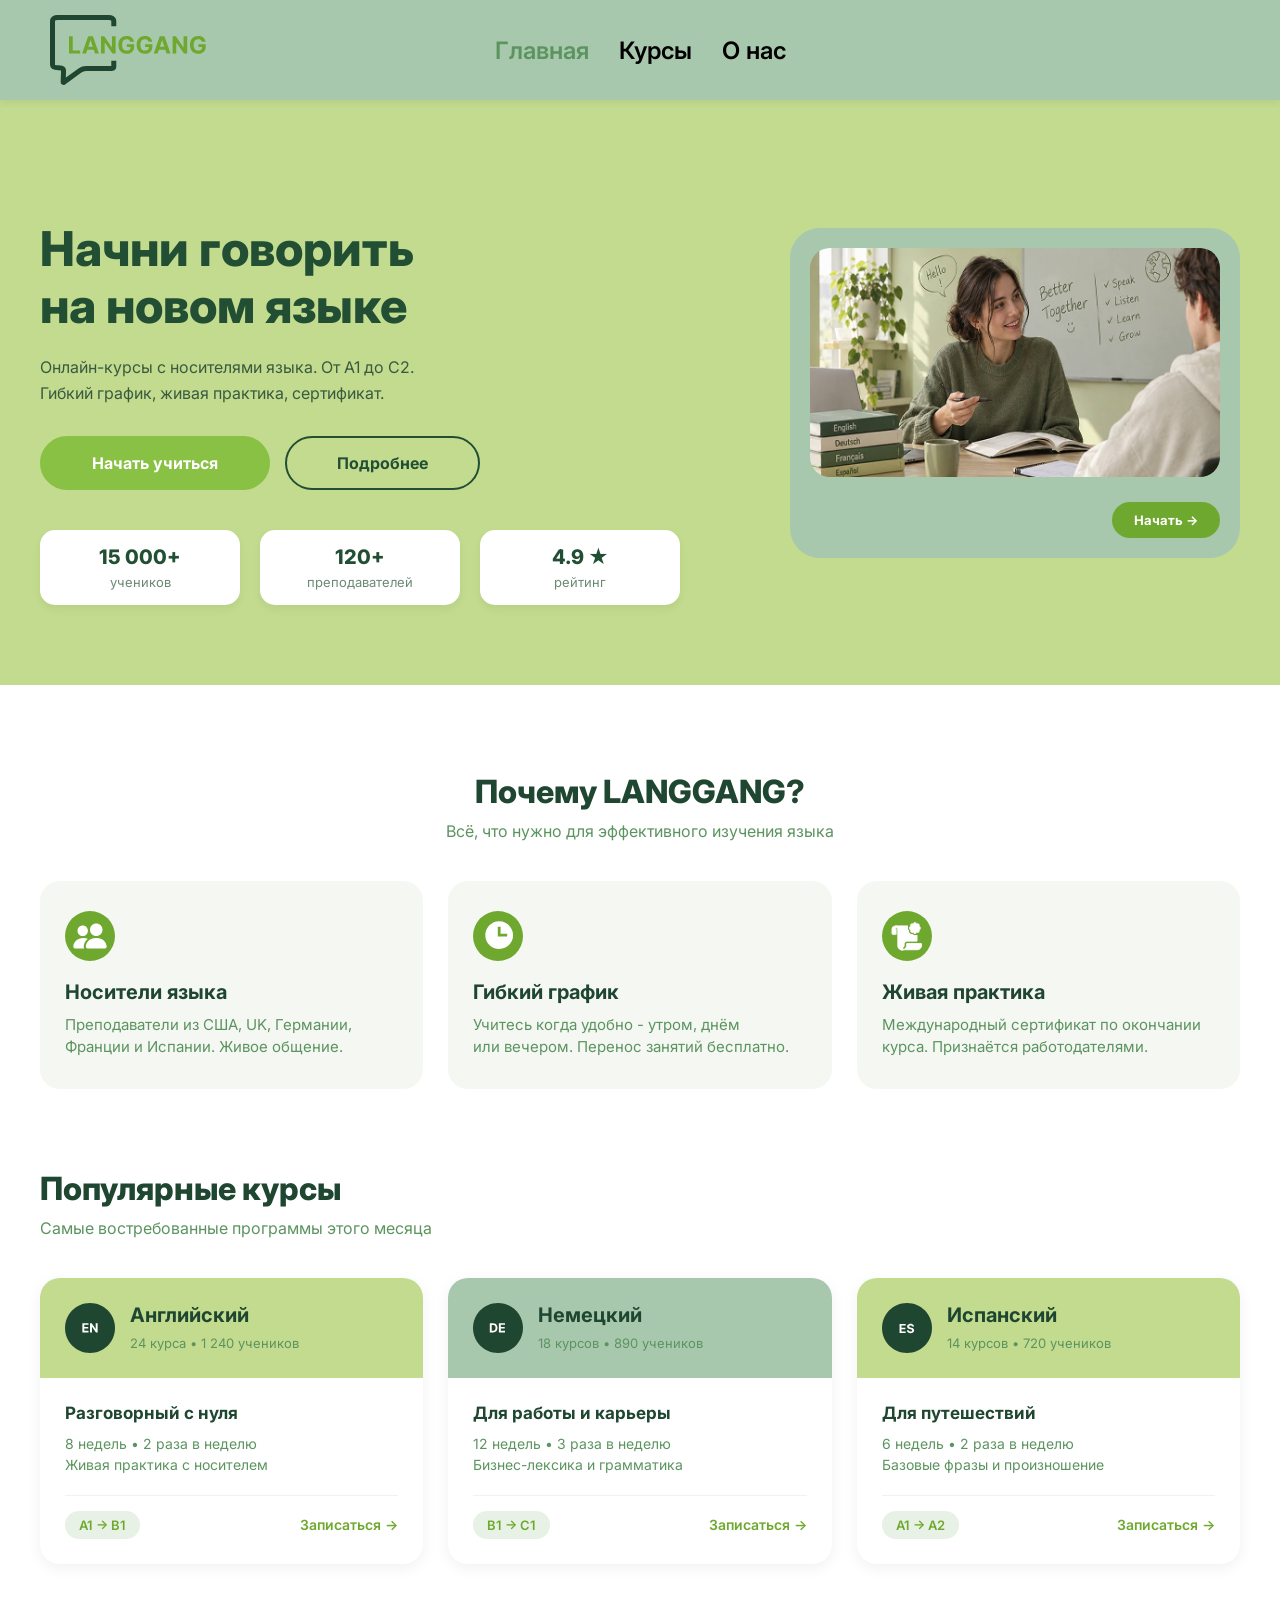
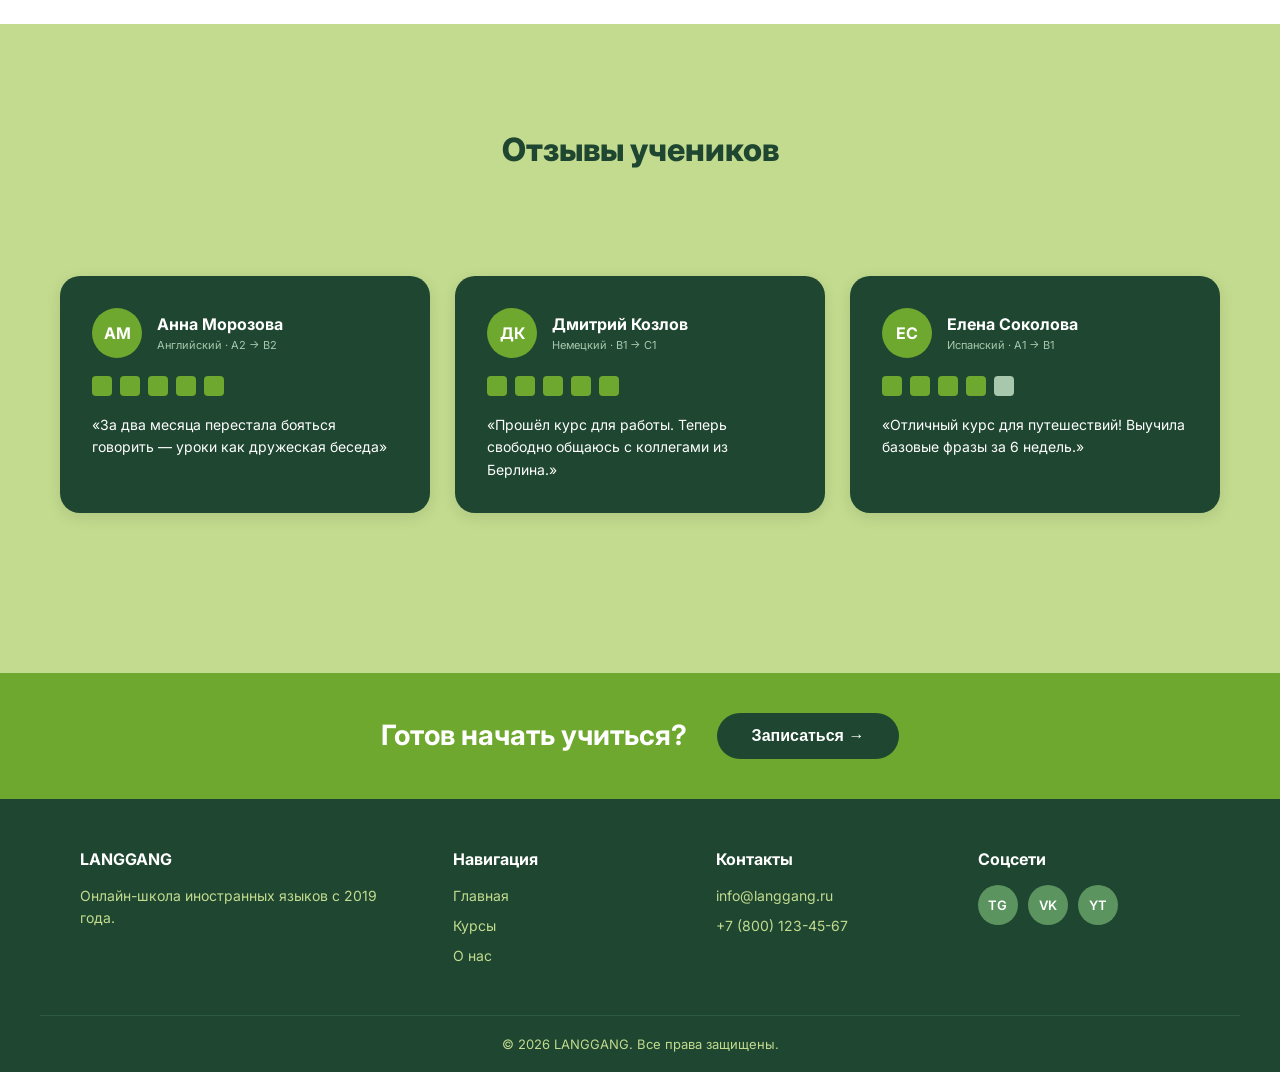
==== commit 4f8209be: "Исправлен css после отчета тестировщика" ====
--- a/index.html
+++ b/index.html
@@ -27,8 +27,8 @@
         <nav>
             <ul>
                 <li><a href="index.html" class="active">Главная</a></li>
-                <li><a href="2.html">Курсы</a></li>
-                <li><a href="4.html">О нас</a></li>
+                <li><a href="courses.html">Курсы</a></li>
+                <li><a href="about_us.html">О нас</a></li>
             </ul>
         </nav>
     </header>
@@ -41,8 +41,8 @@
                     <p>Онлайн-курсы с носителями языка. От A1 до C2.<br>Гибкий график, живая практика, сертификат.</p>
 
                     <div class="banner-buttons">
-                        <a href="2.html" class="btn1">Начать учиться</a>
-                        <a href="3.html" class="btn2">Подробнее</a>
+                        <a href="courses.html" class="btn1">Начать учиться</a>
+                        <a href="about_us.html" class="btn2">Подробнее</a>
                     </div>
 
                     <div class="banner-stats">
@@ -63,7 +63,7 @@
 
                 <div class="banner-image">
                     <img src="img/1.png" alt="Иллюстрация курса">
-                    <a href="2.html" class="btn-small">Начать &rarr;</a>
+                    <a href="courses.html" class="btn-small">Начать &rarr;</a>
                 </div>
             </div>
         </section>
@@ -121,7 +121,7 @@
                             </div>
                             <div class="course-footer">
                                 <span class="level">A1 → B1</span>
-                                <a href="#" class="link">Записаться &rarr;</a>
+                                <a href="courses.html" class="link">Записаться &rarr;</a>
                             </div>
                         </div>
                     </div>
@@ -143,7 +143,7 @@
                             </div>
                             <div class="course-footer">
                                 <span class="level">B1 → C1</span>
-                                <a href="#" class="link">Записаться &rarr;</a>
+                                <a href="courses.html" class="link">Записаться &rarr;</a>
                             </div>
                         </div>
                     </div>
@@ -163,7 +163,7 @@
                             </div>
                             <div class="course-footer">
                                 <span class="level">A1 → A2</span>
-                                <a href="#" class="link">Записаться &rarr;</a>
+                                <a href="course.html" class="link">Записаться &rarr;</a>
                             </div>
                         </div>
                     </div>
@@ -258,8 +258,8 @@
                 <nav>
                     <ul>
                         <li><a href="index.html">Главная</a></li>
-                        <li><a href="2.html">Курсы</a></li>
-                        <li><a href="4.html">О нас</a></li>
+                        <li><a href="courses.html">Курсы</a></li>
+                        <li><a href="about_us.html">О нас</a></li>
                     </ul>
                 </nav>
             </div>
@@ -291,6 +291,12 @@
     document.getElementById('burger').onclick = function () {
         document.querySelector('header nav').classList.toggle('open');
     };
+
+    document.querySelectorAll('.footer-colum > h3').forEach(function (h) {
+        h.onclick = function () {
+            h.parentElement.classList.toggle('open');
+        };
+    });
 </script>
 </body>
 
--- a/css/style.css
+++ b/css/style.css
@@ -1,11 +1,36 @@
+:root {
+  --color-white: #FFFFFF;
+  --color-black: #000000;
+  --color-forest: #1E4630;
+  --color-forest-dark: #143020;
+  --color-forest-title: #224F34;
+  --color-forest-line: #2D5A45;
+  --color-green-mid: #5C9460;
+  --color-green-text: #4A7A4E;
+  --color-green-gray: #6B8A73;
+  --color-accent: #6FA82E;
+  --color-accent-light: #88C144;
+  --color-accent-light-hover: #76A93A;
+  --color-lime: #C2DB8E;
+  --color-sage: #A8C8AE;
+  --color-text-banner: #3A5A40;
+  --color-bg-soft: #F5F7F3;
+  --color-bg-mint: #E8F1E5;
+  --color-line: #EEF3EC;
+  --color-border-soft: #D9E8DA;
+
+  --font-main: Inter, sans-serif;
+  --container-width: 1200px;
+}
+
 body {
-  font-family: Inter, sans-serif;
-  background-color: #ffffff;
+  font-family: var(--font-main);
+  background-color: var(--color-white);
   margin: 0;
 }
 
 header {
-  background-color: #A8C8AE;
+  background-color: var(--color-sage);
   box-shadow: 0 4px 6px rgba(0, 0, 0, 0.05);
   display: flex;
   align-items: center;
@@ -49,7 +74,7 @@
 
 header nav>ul>li>a {
   text-decoration: none;
-  color: #000000;
+  color: var(--color-black);
   font-size: 24px;
   font-weight: 600;
   transition: all 0.3s ease;
@@ -58,16 +83,16 @@
 
 header nav>ul>li>a:hover,
 header nav>ul>li>a.active {
-  color: #5C9460;
+  color: var(--color-green-mid);
 }
 
 .banner {
-  background-color: #C2DB8E;
+  background-color: var(--color-lime);
   padding: 80px 0;
 }
 
 .banner>.container {
-  max-width: 1200px;
+  max-width: var(--container-width);
   margin: 0 auto;
   padding: 0 20px;
   display: flex;
@@ -83,14 +108,14 @@
 .banner-content>h1 {
   font-size: 48px;
   font-weight: 800;
-  color: #224F34;
+  color: var(--color-forest-title);
   line-height: 1.2;
   margin-bottom: 20px;
 }
 
 .banner-content>p {
   font-size: 16px;
-  color: #3A5A40;
+  color: var(--color-text-banner);
   line-height: 1.6;
   margin-bottom: 30px;
 }
@@ -114,25 +139,25 @@
 }
 
 .btn1 {
-  background-color: #88C144;
-  color: #FFFFFF;
-  border: 2px solid #88C144;
+  background-color: var(--color-accent-light);
+  color: var(--color-white);
+  border: 2px solid var(--color-accent-light);
 }
 
 .btn1:hover {
-  background-color: #76A93A;
-  border-color: #76A93A;
+  background-color: var(--color-accent-light-hover);
+  border-color: var(--color-accent-light-hover);
 }
 
 .btn2 {
   background-color: transparent;
-  color: #224F34;
-  border: 2px solid #224F34;
+  color: var(--color-forest-title);
+  border: 2px solid var(--color-forest-title);
 }
 
 .btn2:hover {
-  background-color: #224F34;
-  color: #FFFFFF;
+  background-color: var(--color-forest-title);
+  color: var(--color-white);
 }
 
 .banner-stats {
@@ -141,7 +166,7 @@
 }
 
 .stat-box {
-  background-color: #FFFFFF;
+  background-color: var(--color-white);
   padding: 15px 25px;
   border-radius: 15px;
   display: flex;
@@ -154,18 +179,17 @@
 .number {
   font-size: 20px;
   font-weight: 800;
-  color: #224F34;
+  color: var(--color-forest-title);
   margin-bottom: 5px;
 }
 
 .label {
   font-size: 13px;
-  color: #6B8A73;
-}
-
+  color: var(--color-green-gray);
+}
 
 .banner-image {
-  background-color: #A8C8AE;
+  background-color: var(--color-sage);
   border-radius: 30px;
   padding: 20px;
   width: 450px;
@@ -185,8 +209,8 @@
 }
 
 .btn-small {
-  background-color: #6FA82E;
-  color: #FFFFFF;
+  background-color: var(--color-accent);
+  color: var(--color-white);
   padding: 10px 22px;
   border-radius: 30px;
   font-size: 13px;
@@ -196,11 +220,11 @@
 }
 
 .btn-small:hover {
-  background-color: #5C9460;
+  background-color: var(--color-green-mid);
 }
 
 .advantages {
-  max-width: 1200px;
+  max-width: var(--container-width);
   margin: 0 auto;
   padding: 60px 20px;
 }
@@ -219,14 +243,14 @@
 .title2>h2 {
   font-size: 32px;
   font-weight: 800;
-  color: #1E4630;
+  color: var(--color-forest);
   margin-bottom: 10px;
 }
 
 .title>p,
 .title2>p {
   font-size: 16px;
-  color: #5C9460;
+  color: var(--color-green-mid);
   margin: 0;
 }
 
@@ -238,14 +262,14 @@
 }
 
 .advantage {
-  background-color: #F5F7F3;
+  background-color: var(--color-bg-soft);
   border-radius: 20px;
   padding: 30px 25px;
   transition: all 0.3s ease;
 }
 
 .advantage:hover {
-  background-color: #E8F1E5;
+  background-color: var(--color-bg-mint);
   transform: translateY(-5px);
 }
 
@@ -258,17 +282,16 @@
 .advantage>h3 {
   font-size: 20px;
   font-weight: 700;
-  color: #1E4630;
+  color: var(--color-forest);
   margin: 0 0 10px 0;
 }
 
 .advantage p {
   font-size: 15px;
-  color: #5C9460;
+  color: var(--color-green-mid);
   line-height: 1.5;
   margin: 0;
 }
-
 
 .courses-container {
   display: grid;
@@ -279,7 +302,7 @@
 .course {
   border-radius: 20px;
   overflow: hidden;
-  background-color: #FFFFFF;
+  background-color: var(--color-white);
   box-shadow: 0 4px 15px rgba(0, 0, 0, 0.06);
   transition: all 0.3s ease;
   display: flex;
@@ -291,17 +314,16 @@
   box-shadow: 0 8px 25px rgba(0, 0, 0, 0.1);
 }
 
-
 .course-header {
   display: flex;
   align-items: center;
   gap: 15px;
   padding: 25px;
-  background-color: #C2DB8E;
+  background-color: var(--color-lime);
 }
 
 .de>.course-header {
-  background-color: #A8C8AE;
+  background-color: var(--color-sage);
 }
 
 .course-icon {
@@ -313,15 +335,14 @@
 .course-title>h3 {
   font-size: 20px;
   font-weight: 700;
-  color: #1E4630;
+  color: var(--color-forest);
   margin: 0 0 5px 0;
 }
 
 .course-title>span {
   font-size: 13px;
-  color: #5C9460;
-}
-
+  color: var(--color-green-mid);
+}
 
 .course-body {
   padding: 25px;
@@ -337,29 +358,28 @@
 .course-desc>h4 {
   font-size: 17px;
   font-weight: 700;
-  color: #1E4630;
+  color: var(--color-forest);
   margin: 0 0 10px 0;
 }
 
 .course-desc>p {
   font-size: 14px;
-  color: #5C9460;
+  color: var(--color-green-mid);
   line-height: 1.5;
   margin: 0 0 20px 0;
 }
 
-
 .course-footer {
   display: flex;
   align-items: center;
   justify-content: space-between;
   padding-top: 15px;
-  border-top: 1px solid #EEF3EC;
+  border-top: 1px solid var(--color-line);
 }
 
 .level {
-  background-color: #E8F1E5;
-  color: #6FA82E;
+  background-color: var(--color-bg-mint);
+  color: var(--color-accent);
   font-size: 13px;
   font-weight: 600;
   padding: 6px 14px;
@@ -367,7 +387,7 @@
 }
 
 .link {
-  color: #6FA82E;
+  color: var(--color-accent);
   font-size: 14px;
   font-weight: 600;
   text-decoration: none;
@@ -375,79 +395,30 @@
 }
 
 .link:hover {
-  color: #224F34;
-}
-
-
-.reviews {
-  background-color: #C2DB8E;
-  padding: 80px 20px;
+  color: var(--color-forest-title);
 }
 
 .reviews .container {
-  max-width: 1200px;
+  max-width: var(--container-width);
   margin: 0 auto;
 }
 
 .container>h2 {
-  color: #1E4630;
+  color: var(--color-forest);
   font-size: 32px;
   font-weight: 800;
   text-align: center;
 }
 
 .reviews {
+  background-color: var(--color-lime);
+  padding: 80px 20px;
   display: flex;
   justify-content: space-between;
   gap: 25px;
   flex-wrap: wrap;
 }
 
-.review-card {
-  background-color: #1E4630;
-  border-radius: 20px;
-  padding: 25px;
-  color: #FFFFFF;
-  flex: 1;
-  min-width: 300px;
-  display: flex;
-  flex-direction: column;
-  gap: 20px;
-  box-shadow: 0 4px 15px rgba(0, 0, 0, 0.1);
-}
-
-.review-header {
-  display: flex;
-  align-items: center;
-  gap: 15px;
-}
-
-.avatar {
-  background-color: #6FA82E;
-  color: #FFFFFF;
-  width: 50px;
-  height: 50px;
-  border-radius: 50%;
-  display: flex;
-  align-items: center;
-  justify-content: center;
-  font-size: 18px;
-  font-weight: 700;
-  flex-shrink: 0;
-}
-
-.reviewer-info>h3 {
-  margin: 0 0 5px 0;
-  font-size: 18px;
-  font-weight: 700;
-}
-
-.reviewer-info>p {
-  margin: 0;
-  font-size: 13px;
-  color: rgba(255, 255, 255, 0.7);
-}
-
 .rating {
   display: flex;
   gap: 8px;
@@ -456,31 +427,20 @@
 .square {
   width: 20px;
   height: 20px;
-  background-color: #6FA82E;
+  background-color: var(--color-accent);
   border-radius: 4px;
 }
 
-
 .square-last {
-  background-color: #A8C8AE;
-}
-
-
-.text {
-  font-size: 15px;
-  line-height: 1.5;
-  margin: 0;
-  color: #FFFFFF;
-}
-
+  background-color: var(--color-sage);
+}
 
 .container-record {
-  background-color: #6FA82E;
+  background-color: var(--color-accent);
   padding: 40px 20px;
   display: flex;
   justify-content: center;
 }
-
 
 .text2 {
   display: flex;
@@ -490,9 +450,8 @@
   width: 100%;
 }
 
-
 .text2>h2 {
-  color: #FFFFFF;
+  color: var(--color-white);
   font-size: 28px;
   font-weight: 700;
   margin: 0;
@@ -500,8 +459,8 @@
 }
 
 .btn-record {
-  background-color: #1E4630;
-  color: #FFFFFF;
+  background-color: var(--color-forest);
+  color: var(--color-white);
   border: none;
   border-radius: 30px;
   padding: 14px 35px;
@@ -512,22 +471,20 @@
   white-space: nowrap;
 }
 
-
 .btn-record:hover {
-  background-color: #143020;
+  background-color: var(--color-forest-dark);
   transform: translateY(-2px);
 }
 
-
 footer {
-  background-color: #1E4630;
-  color: #C2DB8E;
+  background-color: var(--color-forest);
+  color: var(--color-lime);
   padding: 50px 0 20px;
   box-sizing: border-box;
 }
 
 .footer-container {
-  max-width: 1200px;
+  max-width: var(--container-width);
   margin: 0 auto;
   padding: 0 40px;
   display: flex;
@@ -545,14 +502,14 @@
 }
 
 .footer-colum>h3 {
-  color: #FFFFFF;
+  color: var(--color-white);
   font-size: 16px;
   font-weight: 700;
   margin: 0 0 16px 0;
 }
 
 .footer-info p {
-  color: #C2DB8E;
+  color: var(--color-lime);
   font-size: 14px;
   line-height: 1.6;
   margin: 0;
@@ -564,19 +521,19 @@
   margin: 0;
 }
 
-.footer-colum>li {
+.footer-colum ul > li {
   margin-bottom: 10px;
 }
 
 .footer-colum li a {
-  color: #C2DB8E;
+  color: var(--color-lime);
   text-decoration: none;
   font-size: 14px;
   transition: color 0.3s;
 }
 
 .footer-colum li a:hover {
-  color: #FFFFFF;
+  color: var(--color-white);
 }
 
 .social-icons {
@@ -591,8 +548,8 @@
   width: 40px;
   height: 40px;
   border-radius: 50%;
-  background-color: #5C9460;
-  color: #FFFFFF;
+  background-color: var(--color-green-mid);
+  color: var(--color-white);
   text-decoration: none;
   font-size: 13px;
   font-weight: 600;
@@ -600,27 +557,27 @@
 }
 
 .social-icon:hover {
-  background-color: #4a7a4e;
+  background-color: var(--color-green-text);
   transform: scale(1.1);
 }
 
 .footer-bottom {
-  max-width: 1200px;
+  max-width: var(--container-width);
   margin: 40px auto 0;
   padding: 20px 40px 0;
-  border-top: 1px solid #2d5a45;
+  border-top: 1px solid var(--color-forest-line);
   text-align: center;
   box-sizing: border-box;
 }
 
 .footer-bottom>p {
-  color: #C2DB8E;
+  color: var(--color-lime);
   font-size: 13px;
   margin: 0;
 }
 
 .catalog {
-  max-width: 1200px;
+  max-width: var(--container-width);
   margin: 0 auto;
   padding: 40px 20px 0;
   box-sizing: border-box;
@@ -633,34 +590,33 @@
 .catalog-head>h1 {
   font-size: 32px;
   font-weight: 800;
-  color: #1E4630;
+  color: var(--color-forest);
   margin: 0 0 10px 0;
 }
 
 .catalog-head>p {
   font-size: 16px;
-  color: #5C9460;
+  color: var(--color-green-mid);
   margin: 0;
 }
 
-
 .filters {
   display: flex;
   align-items: center;
   gap: 10px;
-  background-color: #F5F7F3;
+  background-color: var(--color-bg-soft);
   border-radius: 15px;
   padding: 15px 20px;
   margin-bottom: 30px;
 }
 
 .filter-btn {
-  background-color: #FFFFFF;
-  color: #1E4630;
-  border: 1px solid #A8C8AE;
+  background-color: var(--color-white);
+  color: var(--color-forest);
+  border: 1px solid var(--color-sage);
   border-radius: 20px;
   padding: 8px 18px;
-  font-family: Inter, sans-serif;
+  font-family: var(--font-main);
   font-size: 13px;
   font-weight: 600;
   cursor: pointer;
@@ -668,33 +624,32 @@
 }
 
 .filter-btn:hover {
-  background-color: #E8F1E5;
+  background-color: var(--color-bg-mint);
 }
 
 .filter-btn.active {
-  background-color: #6FA82E;
-  border-color: #6FA82E;
-  color: #FFFFFF;
+  background-color: var(--color-accent);
+  border-color: var(--color-accent);
+  color: var(--color-white);
 }
 
 .search {
   margin-left: auto;
   width: 220px;
   padding: 8px 18px;
-  border: 1px solid #A8C8AE;
+  border: 1px solid var(--color-sage);
   border-radius: 20px;
-  font-family: Inter, sans-serif;
+  font-family: var(--font-main);
   font-size: 13px;
-  color: #1E4630;
-  background-color: #FFFFFF;
+  color: var(--color-forest);
+  background-color: var(--color-white);
   outline: none;
   box-sizing: border-box;
 }
 
 .search:focus {
-  border-color: #6FA82E;
-}
-
+  border-color: var(--color-accent);
+}
 
 .catalog-list {
   display: flex;
@@ -707,15 +662,15 @@
 }
 
 .catalog-list>.course:nth-child(even) .course-header {
-  background-color: #A8C8AE;
+  background-color: var(--color-sage);
 }
 
 .course-badge {
   width: 44px;
   height: 44px;
   border-radius: 50%;
-  background-color: #1E4630;
-  color: #FFFFFF;
+  background-color: var(--color-forest);
+  color: var(--color-white);
   display: flex;
   align-items: center;
   justify-content: center;
@@ -724,7 +679,6 @@
   flex-shrink: 0;
 }
 
-
 .pagination {
   display: flex;
   justify-content: center;
@@ -736,8 +690,8 @@
   width: 34px;
   height: 34px;
   border-radius: 50%;
-  background-color: #E8F1E5;
-  color: #1E4630;
+  background-color: var(--color-bg-mint);
+  color: var(--color-forest);
   font-size: 14px;
   font-weight: 600;
   text-decoration: none;
@@ -748,23 +702,22 @@
 }
 
 .page:hover {
-  background-color: #C2DB8E;
+  background-color: var(--color-lime);
 }
 
 .page>.active {
-  background-color: #6FA82E;
-  color: #FFFFFF;
-}
-
+  background-color: var(--color-accent);
+  color: var(--color-white);
+}
 
 .cta {
-  background-color: #1E4630;
+  background-color: var(--color-forest);
   padding: 40px 0;
-  border-bottom: 1px solid #2d5a45;
+  border-bottom: 1px solid var(--color-forest-line);
 }
 
 .cta-container {
-  max-width: 1200px;
+  max-width: var(--container-width);
   margin: 0 auto;
   padding: 0 40px;
   display: flex;
@@ -774,21 +727,21 @@
 }
 
 .cta-text>h2 {
-  color: #FFFFFF;
+  color: var(--color-white);
   font-size: 20px;
   font-weight: 700;
   margin: 0 0 6px 0;
 }
 
 .cta-text>p {
-  color: #C2DB8E;
+  color: var(--color-lime);
   font-size: 13px;
   margin: 0;
 }
 
 .btn-cta {
-  background-color: #6FA82E;
-  color: #FFFFFF;
+  background-color: var(--color-accent);
+  color: var(--color-white);
   padding: 14px 35px;
   border-radius: 30px;
   font-size: 15px;
@@ -799,215 +752,20 @@
 }
 
 .btn-cta:hover {
-  background-color: #5C9460;
+  background-color: var(--color-green-mid);
   transform: translateY(-2px);
 }
 
 .c-wrap {
-  max-width: 1200px;
+  max-width: var(--container-width);
   margin: 0 auto;
   padding: 0 20px;
   box-sizing: border-box;
 }
 
-.c-section {
-  padding: 70px 0;
-}
-
-.c-green {
-  background-color: #C2DB8E;
-}
-
-.c-gray {
-  background-color: #F5F7F3;
-}
-
-.c-title {
-  font-size: 32px;
-  font-weight: 800;
-  color: #1E4630;
-  margin: 0 0 10px 0;
-}
-
-.c-subtitle {
-  font-size: 16px;
-  color: #5C9460;
-  margin: 0 0 40px 0;
-}
-
-.c-green .c-subtitle {
-  color: #4A7A4E;
-}
-
-.c-center {
-  text-align: center;
-}
-
-
-.c-hero {
-  background-color: #C2DB8E;
-  padding: 40px 0 70px;
-}
-
-.c-hero-inner {
-  display: flex;
-  align-items: center;
-  justify-content: space-between;
-  gap: 40px;
-}
-
-.c-hero-text {
-  max-width: 670px;
-}
-
-.c-badge {
-  display: inline-flex;
-  align-items: center;
-  gap: 8px;
-  background-color: #1E4630;
-  color: #FFFFFF;
-  font-size: 12px;
-  font-weight: 600;
-  padding: 5px 14px 5px 5px;
-  border-radius: 20px;
-  margin-bottom: 20px;
-}
-
-.c-badge-icon {
-  width: 24px;
-  height: 24px;
-  border-radius: 50%;
-  background-color: #6FA82E;
-  font-size: 10px;
-  font-weight: 700;
-  display: flex;
-  align-items: center;
-  justify-content: center;
-}
-
-.c-hero-text>h1 {
-  font-size: 44px;
-  font-weight: 800;
-  color: #224F34;
-  line-height: 1.2;
-  margin: 0 0 20px 0;
-}
-
-.c-hero-text>p {
-  font-size: 16px;
-  color: #4A7A4E;
-  line-height: 1.6;
-  margin: 0 0 25px 0;
-}
-
-.c-tags {
-  display: flex;
-  flex-wrap: wrap;
-  gap: 10px;
-  margin-bottom: 30px;
-}
-
-.c-tag {
-  background-color: #FFFFFF;
-  color: #1E4630;
-  font-size: 12px;
-  font-weight: 600;
-  padding: 7px 16px;
-  border-radius: 20px;
-}
-
-.c-buy {
-  display: flex;
-  align-items: center;
-  gap: 20px;
-}
-
-.c-price-sum {
-  font-size: 32px;
-  font-weight: 800;
-  color: #1E4630;
-}
-
-.c-price-note {
-  font-size: 12px;
-  color: #4A7A4E;
-}
-
-.c-hero-img {
-  width: 430px;
-  max-width: 100%;
-  height: auto;
-  display: block;
-}
-
-.c-stats {
-  display: flex;
-  gap: 20px;
-  margin-top: -35px;
-}
-
-.c-stat {
-  flex: 1;
-  background-color: #FFFFFF;
-  border: 2px solid #D9E8DA;
-  border-radius: 15px;
-  padding: 22px 10px;
-  text-align: center;
-  box-shadow: 0 4px 10px rgba(0, 0, 0, 0.05);
-}
-
-.c-stat-num {
-  font-size: 24px;
-  font-weight: 800;
-  color: #6FA82E;
-  margin-bottom: 5px;
-}
-
-.c-stat-label {
-  font-size: 13px;
-  color: #6B8A73;
-}
-
-
-.c-outcomes {
-  display: flex;
-  flex-wrap: wrap;
-}
-
-.c-outcome {
-  width: 50%;
-  display: flex;
-  gap: 15px;
-  padding-right: 30px;
-  margin-bottom: 28px;
-  box-sizing: border-box;
-}
-
-.c-check {
-  width: 26px;
-  height: 26px;
-  border-radius: 6px;
-  background-color: #C2DB8E;
-  color: #1E4630;
-  font-size: 14px;
-  font-weight: 700;
-  display: flex;
-  align-items: center;
-  justify-content: center;
-  flex-shrink: 0;
-  margin-bottom: 0;
-}
-
-.c-outcome h3 {
-  font-size: 15px;
-  font-weight: 700;
-  color: #1E4630;
-  margin: 0;
-}
-
 .c-outcome>p {
   font-size: 13px;
-  color: #5C9460;
+  color: var(--color-green-mid);
   margin: 0;
 }
 
@@ -1021,7 +779,7 @@
   display: flex;
   align-items: center;
   gap: 25px;
-  background-color: #F5F7F3;
+  background-color: var(--color-bg-soft);
   border-radius: 20px;
   padding: 30px 35px;
 }
@@ -1030,8 +788,8 @@
   width: 50px;
   height: 50px;
   border-radius: 50%;
-  background-color: #1E4630;
-  color: #FFFFFF;
+  background-color: var(--color-forest);
+  color: var(--color-white);
   font-size: 18px;
   font-weight: 700;
   display: flex;
@@ -1043,29 +801,28 @@
 .c-module h3 {
   font-size: 16px;
   font-weight: 700;
-  color: #1E4630;
+  color: var(--color-forest);
   margin: 0 0 6px 0;
 }
 
 .c-module p {
   font-size: 14px;
-  color: #5C9460;
+  color: var(--color-green-mid);
   line-height: 1.5;
   margin: 0 0 6px 0;
 }
 
 .c-module span {
   font-size: 13px;
-  color: #6FA82E;
-}
-
+  color: var(--color-accent);
+}
 
 .c-teacher {
   max-width: 1300px;
   margin: 0 auto;
   display: flex;
   gap: 40px;
-  background-color: #1E4630;
+  background-color: var(--color-forest);
   border-radius: 25px;
   padding: 40px;
   box-sizing: border-box;
@@ -1087,21 +844,21 @@
 .c-teacher-role {
   font-size: 13px;
   font-weight: 600;
-  color: #88C144;
+  color: var(--color-accent-light);
   margin-bottom: 10px;
 }
 
 .c-teacher-info>h3 {
   font-size: 30px;
   font-weight: 800;
-  color: #FFFFFF;
+  color: var(--color-white);
   margin: 0 0 15px 0;
 }
 
 .c-teacher-info>p {
   font-size: 15px;
   line-height: 1.6;
-  color: #E8F1E5;
+  color: var(--color-bg-mint);
   margin: 0 0 25px 0;
 }
 
@@ -1114,12 +871,12 @@
 .c-teacher-num {
   font-size: 24px;
   font-weight: 800;
-  color: #88C144;
+  color: var(--color-accent-light);
 }
 
 .c-teacher-label {
   font-size: 13px;
-  color: #A8C8AE;
+  color: var(--color-sage);
 }
 
 .c-teacher-tags {
@@ -1129,8 +886,8 @@
 }
 
 .c-teacher-tags>span {
-  border: 1px solid #5C9460;
-  color: #FFFFFF;
+  border: 1px solid var(--color-green-mid);
+  color: var(--color-white);
   font-size: 12px;
   padding: 7px 14px;
   border-radius: 20px;
@@ -1141,37 +898,36 @@
 }
 
 .c-green {
-  background-color: #C2DB8E;
+  background-color: var(--color-lime);
 }
 
 .c-gray {
-  background-color: #F5F7F3;
+  background-color: var(--color-bg-soft);
 }
 
 .c-title {
   font-size: 32px;
   font-weight: 800;
-  color: #1E4630;
+  color: var(--color-forest);
   margin: 0 0 10px 0;
 }
 
 .c-subtitle {
   font-size: 16px;
-  color: #5C9460;
+  color: var(--color-green-mid);
   margin: 0 0 40px 0;
 }
 
 .c-green .c-subtitle {
-  color: #4A7A4E;
+  color: var(--color-green-text);
 }
 
 .c-center {
   text-align: center;
 }
 
-
 .c-hero {
-  background-color: #C2DB8E;
+  background-color: var(--color-lime);
   padding: 40px 0 70px;
 }
 
@@ -1190,8 +946,8 @@
   display: inline-flex;
   align-items: center;
   gap: 8px;
-  background-color: #1E4630;
-  color: #FFFFFF;
+  background-color: var(--color-forest);
+  color: var(--color-white);
   font-size: 12px;
   font-weight: 600;
   padding: 5px 14px 5px 5px;
@@ -1203,7 +959,7 @@
   width: 24px;
   height: 24px;
   border-radius: 50%;
-  background-color: #6FA82E;
+  background-color: var(--color-accent);
   font-size: 10px;
   font-weight: 700;
   display: flex;
@@ -1214,14 +970,14 @@
 .c-hero-text>h1 {
   font-size: 44px;
   font-weight: 800;
-  color: #224F34;
+  color: var(--color-forest-title);
   line-height: 1.2;
   margin: 0 0 20px 0;
 }
 
 .c-hero-text>p {
   font-size: 16px;
-  color: #4A7A4E;
+  color: var(--color-green-text);
   line-height: 1.6;
   margin: 0 0 25px 0;
 }
@@ -1234,8 +990,8 @@
 }
 
 .c-tag {
-  background-color: #FFFFFF;
-  color: #1E4630;
+  background-color: var(--color-white);
+  color: var(--color-forest);
   font-size: 12px;
   font-weight: 600;
   padding: 7px 16px;
@@ -1251,12 +1007,12 @@
 .c-price-sum {
   font-size: 32px;
   font-weight: 800;
-  color: #1E4630;
+  color: var(--color-forest);
 }
 
 .c-price-note {
   font-size: 12px;
-  color: #4A7A4E;
+  color: var(--color-green-text);
 }
 
 .c-hero-img {
@@ -1274,8 +1030,8 @@
 
 .c-stat {
   flex: 1;
-  background-color: #FFFFFF;
-  border: 2px solid #D9E8DA;
+  background-color: var(--color-white);
+  border: 2px solid var(--color-border-soft);
   border-radius: 15px;
   padding: 22px 10px;
   text-align: center;
@@ -1285,15 +1041,14 @@
 .c-stat-num {
   font-size: 24px;
   font-weight: 800;
-  color: #6FA82E;
+  color: var(--color-accent);
   margin-bottom: 5px;
 }
 
 .c-stat-label {
   font-size: 13px;
-  color: #6B8A73;
-}
-
+  color: var(--color-green-gray);
+}
 
 .c-outcomes {
   display: flex;
@@ -1313,30 +1068,29 @@
   width: 26px;
   height: 26px;
   border-radius: 6px;
-  background-color: #C2DB8E;
-  color: #1E4630;
+  background-color: var(--color-lime);
+  color: var(--color-forest);
   font-size: 14px;
   font-weight: 700;
   display: flex;
   align-items: center;
   justify-content: center;
   flex-shrink: 0;
+  margin-bottom: 0;
 }
 
 .c-outcome h3 {
   font-size: 15px;
   font-weight: 700;
-  color: #1E4630;
+  color: var(--color-forest);
   margin: 0 0 4px 0;
 }
 
 .c-outcome p {
   font-size: 13px;
-  color: #5C9460;
+  color: var(--color-green-mid);
   margin: 0;
 }
-
-
 
 .c-includes {
   display: flex;
@@ -1346,7 +1100,7 @@
 
 .c-include {
   flex: 1;
-  background-color: #F5F7F3;
+  background-color: var(--color-bg-soft);
   border-radius: 20px;
   padding: 30px 25px;
 }
@@ -1355,7 +1109,7 @@
   width: 44px;
   height: 44px;
   border-radius: 10px;
-  background-color: #6FA82E;
+  background-color: var(--color-accent);
   display: flex;
   align-items: center;
   justify-content: center;
@@ -1371,13 +1125,13 @@
 .c-include>h3 {
   font-size: 17px;
   font-weight: 700;
-  color: #1E4630;
+  color: var(--color-forest);
   margin: 0 0 10px 0;
 }
 
 .c-include>p {
   font-size: 14px;
-  color: #5C9460;
+  color: var(--color-green-mid);
   line-height: 1.5;
   margin: 0;
 }
@@ -1387,13 +1141,6 @@
   gap: 25px;
   margin-top: 40px;
 }
-
-.stars {
-  font-size: 14px;
-  letter-spacing: 3px;
-  color: #88C144;
-}
-
 
 .c-faq {
   max-width: 800px;
@@ -1410,7 +1157,7 @@
   justify-content: space-between;
   font-size: 15px;
   font-weight: 700;
-  color: #1E4630;
+  color: var(--color-forest);
   cursor: pointer;
   list-style: none;
 }
@@ -1422,18 +1169,18 @@
 .c-faq-item summary::after {
   content: "+";
   font-size: 22px;
-  color: #6FA82E;
+  color: var(--color-accent);
 }
 
 .c-faq-item>p {
   font-size: 14px;
-  color: #5C9460;
+  color: var(--color-green-mid);
   line-height: 1.6;
   margin: 12px 0 0 0;
 }
 
 .c-cta {
-  background-color: #6FA82E;
+  background-color: var(--color-accent);
   padding: 35px 0;
 }
 
@@ -1447,19 +1194,19 @@
 .c-cta-inner>h2 {
   font-size: 24px;
   font-weight: 800;
-  color: #FFFFFF;
+  color: var(--color-white);
   margin: 0 0 6px 0;
 }
 
 .c-cta-inner>p {
   font-size: 13px;
-  color: #E8F1E5;
+  color: var(--color-bg-mint);
   margin: 0;
 }
 
 .c-cta-btn {
-  background-color: #1E4630;
-  color: #FFFFFF;
+  background-color: var(--color-forest);
+  color: var(--color-white);
   padding: 14px 35px;
   border-radius: 30px;
   font-size: 15px;
@@ -1470,12 +1217,9 @@
 }
 
 .c-cta-btn:hover {
-  background-color: #143020;
+  background-color: var(--color-forest-dark);
   transform: translateY(-2px);
 }
-
-
-
 
 .wrap {
   max-width: 1176px;
@@ -1487,34 +1231,34 @@
 .section-title {
   font-size: 36px;
   font-weight: 800;
-  color: #1E4630;
+  color: var(--color-forest);
   text-align: center;
   margin: 0 0 40px 0;
 }
 
 .section-subtitle {
   font-size: 16px;
-  color: #5C9460;
+  color: var(--color-green-mid);
   text-align: center;
   margin: -25px 0 40px 0;
 }
 
 .about-hero {
-  background-color: #1E4630;
+  background-color: var(--color-forest);
   padding: 70px 0 65px;
 }
 
 .about-hero h1 {
   font-size: 44px;
   font-weight: 800;
-  color: #FFFFFF;
+  color: var(--color-white);
   margin: 0 0 20px 0;
 }
 
 .about-hero p {
   font-size: 20px;
   line-height: 1.5;
-  color: #C2DB8E;
+  color: var(--color-lime);
   max-width: 760px;
   margin: 0 0 30px 0;
 }
@@ -1525,7 +1269,7 @@
 }
 
 .hero-stat {
-  background-color: #5C9460;
+  background-color: var(--color-green-mid);
   border-radius: 20px;
   padding: 20px 22px;
   min-width: 150px;
@@ -1535,23 +1279,22 @@
 .hero-stat-num {
   font-size: 32px;
   font-weight: 800;
-  color: #FFFFFF;
+  color: var(--color-white);
   margin-bottom: 4px;
 }
 
 .hero-stat-label {
   font-size: 12px;
-  color: #C2DB8E;
-}
-
+  color: var(--color-lime);
+}
 
 .mission {
-  background-color: #FFFFFF;
+  background-color: var(--color-white);
   padding: 70px 0;
 }
 
 .mission-box {
-  background-color: #F5F7F3;
+  background-color: var(--color-bg-soft);
   border-radius: 20px;
   padding: 30px 32px;
 }
@@ -1559,13 +1302,12 @@
 .mission-box>p {
   font-size: 18px;
   line-height: 1.7;
-  color: #1E4630;
+  color: var(--color-forest);
   margin: 0;
 }
 
-
 .values {
-  background-color: #F5F7F3;
+  background-color: var(--color-bg-soft);
   padding: 70px 0;
 }
 
@@ -1576,7 +1318,7 @@
 
 .value-card {
   flex: 1;
-  background-color: #C2DB8E;
+  background-color: var(--color-lime);
   border-radius: 20px;
   padding: 32px;
 }
@@ -1585,8 +1327,8 @@
   width: 50px;
   height: 50px;
   border-radius: 50%;
-  background-color: #1E4630;
-  color: #FFFFFF;
+  background-color: var(--color-forest);
+  color: var(--color-white);
   font-size: 14px;
   font-weight: 700;
   display: flex;
@@ -1598,19 +1340,19 @@
 .value-card h3 {
   font-size: 18px;
   font-weight: 700;
-  color: #1E4630;
+  color: var(--color-forest);
   margin: 0 0 8px 0;
 }
 
 .value-card p {
   font-size: 14px;
   line-height: 1.5;
-  color: #5C9460;
+  color: var(--color-green-mid);
   margin: 0;
 }
 
 .team {
-  background-color: #C2DB8E;
+  background-color: var(--color-lime);
   padding: 70px 0;
 }
 
@@ -1621,7 +1363,7 @@
 
 .team-card {
   flex: 1;
-  background-color: #F5F7F3;
+  background-color: var(--color-bg-soft);
   border-radius: 20px;
   padding: 32px 20px;
   text-align: center;
@@ -1631,8 +1373,8 @@
   width: 80px;
   height: 80px;
   border-radius: 50%;
-  background-color: #1E4630;
-  color: #FFFFFF;
+  background-color: var(--color-forest);
+  color: var(--color-white);
   font-size: 24px;
   font-weight: 700;
   display: flex;
@@ -1644,26 +1386,26 @@
 .team-card h3 {
   font-size: 18px;
   font-weight: 700;
-  color: #1E4630;
+  color: var(--color-forest);
   margin: 0 0 5px 0;
 }
 
 .team-card span {
   display: block;
   font-size: 13px;
-  color: #5C9460;
+  color: var(--color-green-mid);
   margin-bottom: 12px;
 }
 
 .team-card p {
   font-size: 13px;
   line-height: 1.5;
-  color: #1E4630;
+  color: var(--color-forest);
   margin: 0;
 }
 
 .students {
-  background-color: #F5F7F3;
+  background-color: var(--color-bg-soft);
   padding: 70px 0;
 }
 
@@ -1673,14 +1415,16 @@
 }
 
 .review-card {
-  flex: 1;
-  background-color: #1E4630;
+  background-color: var(--color-forest);
   border-radius: 20px;
   padding: 32px;
-  color: #FFFFFF;
+  color: var(--color-white);
+  flex: 1;
+  min-width: 300px;
   display: flex;
   flex-direction: column;
   gap: 18px;
+  box-shadow: 0 4px 15px rgba(0, 0, 0, 0.1);
 }
 
 .review-header {
@@ -1690,48 +1434,47 @@
 }
 
 .avatar {
+  background-color: var(--color-accent);
+  color: var(--color-white);
   width: 50px;
   height: 50px;
   border-radius: 50%;
-  background-color: #6FA82E;
-  color: #FFFFFF;
+  display: flex;
+  align-items: center;
+  justify-content: center;
   font-size: 16px;
   font-weight: 700;
-  display: flex;
-  align-items: center;
-  justify-content: center;
   flex-shrink: 0;
 }
 
 .reviewer-info>h3 {
+  margin: 0 0 4px 0;
   font-size: 16px;
   font-weight: 700;
-  margin: 0 0 4px 0;
 }
 
 .reviewer-info>p {
+  margin: 0;
   font-size: 11px;
-  color: #A8C8AE;
-  margin: 0;
+  color: var(--color-sage);
 }
 
 .stars {
   font-size: 14px;
   letter-spacing: 4px;
-  color: #6FA82E;
+  color: var(--color-accent);
 }
 
 .text {
   font-size: 14px;
   line-height: 1.6;
-  color: #FFFFFF;
   margin: 0;
+  color: var(--color-white);
 }
 
 .burger {
   display: none;
 }
-
 
 @media (max-width: 1024px) {
   .advantage,
@@ -1764,7 +1507,7 @@
     width: 50px;
     height: 3px;
     margin-top: 8px;
-    background-color: #5C9460;
+    background-color: var(--color-green-mid);
   }
 
   header>nav {
@@ -1773,7 +1516,7 @@
     left: 0;
     right: 0;
     transform: none;
-    background-color: #A8C8AE;
+    background-color: var(--color-sage);
     padding: 20px 30px 25px;
     z-index: 10;
     box-shadow: 0 6px 10px rgba(0, 0, 0, 0.08);
@@ -1942,7 +1685,7 @@
   .footer-colum > h3 {
     position: relative;
     padding-bottom: 12px;
-    border-bottom: 1px solid #C2DB8E;
+    border-bottom: 1px solid var(--color-lime);
     font-size: 18px;
   }
 
@@ -1953,8 +1696,8 @@
     top: 4px;
     width: 10px;
     height: 10px;
-    border-right: 2px solid #C2DB8E;
-    border-bottom: 2px solid #C2DB8E;
+    border-right: 2px solid var(--color-lime);
+    border-bottom: 2px solid var(--color-lime);
     transform: rotate(45deg);
   }
 
@@ -1967,9 +1710,37 @@
     display: none;
   }
 
+  .footer-colum:last-child > h3 {
+    border: none;
+    padding: 0;
+  }
+
+  .footer-colum:last-child > h3::after {
+    display: none;
+  }
+
   .footer-colum > nav,
   .footer-contacts {
     display: none;
+  }
+
+  .footer-colum.open > nav,
+  .footer-colum.open > .footer-contacts {
+    display: block;
+    margin-bottom: 15px;
+  }
+
+  .footer-colum.open > h3::after {
+    top: 8px;
+    transform: rotate(-135deg);
+  }
+
+  .footer-colum > h3 {
+    cursor: pointer;
+  }
+
+  .footer-colum:last-child > h3 {
+    cursor: default;
   }
 
   .footer-bottom {
@@ -2147,6 +1918,18 @@
   .students-list {
     flex-wrap: wrap;
     gap: 3%;
+  }
+
+  .advantages-container,
+  .courses-container,
+  .reviews > .reviews,
+  .catalog-list,
+  .c-includes,
+  .c-review-list,
+  .values-list,
+  .team-list,
+  .students-list {
+    row-gap: 25px;
   }
 }
 
